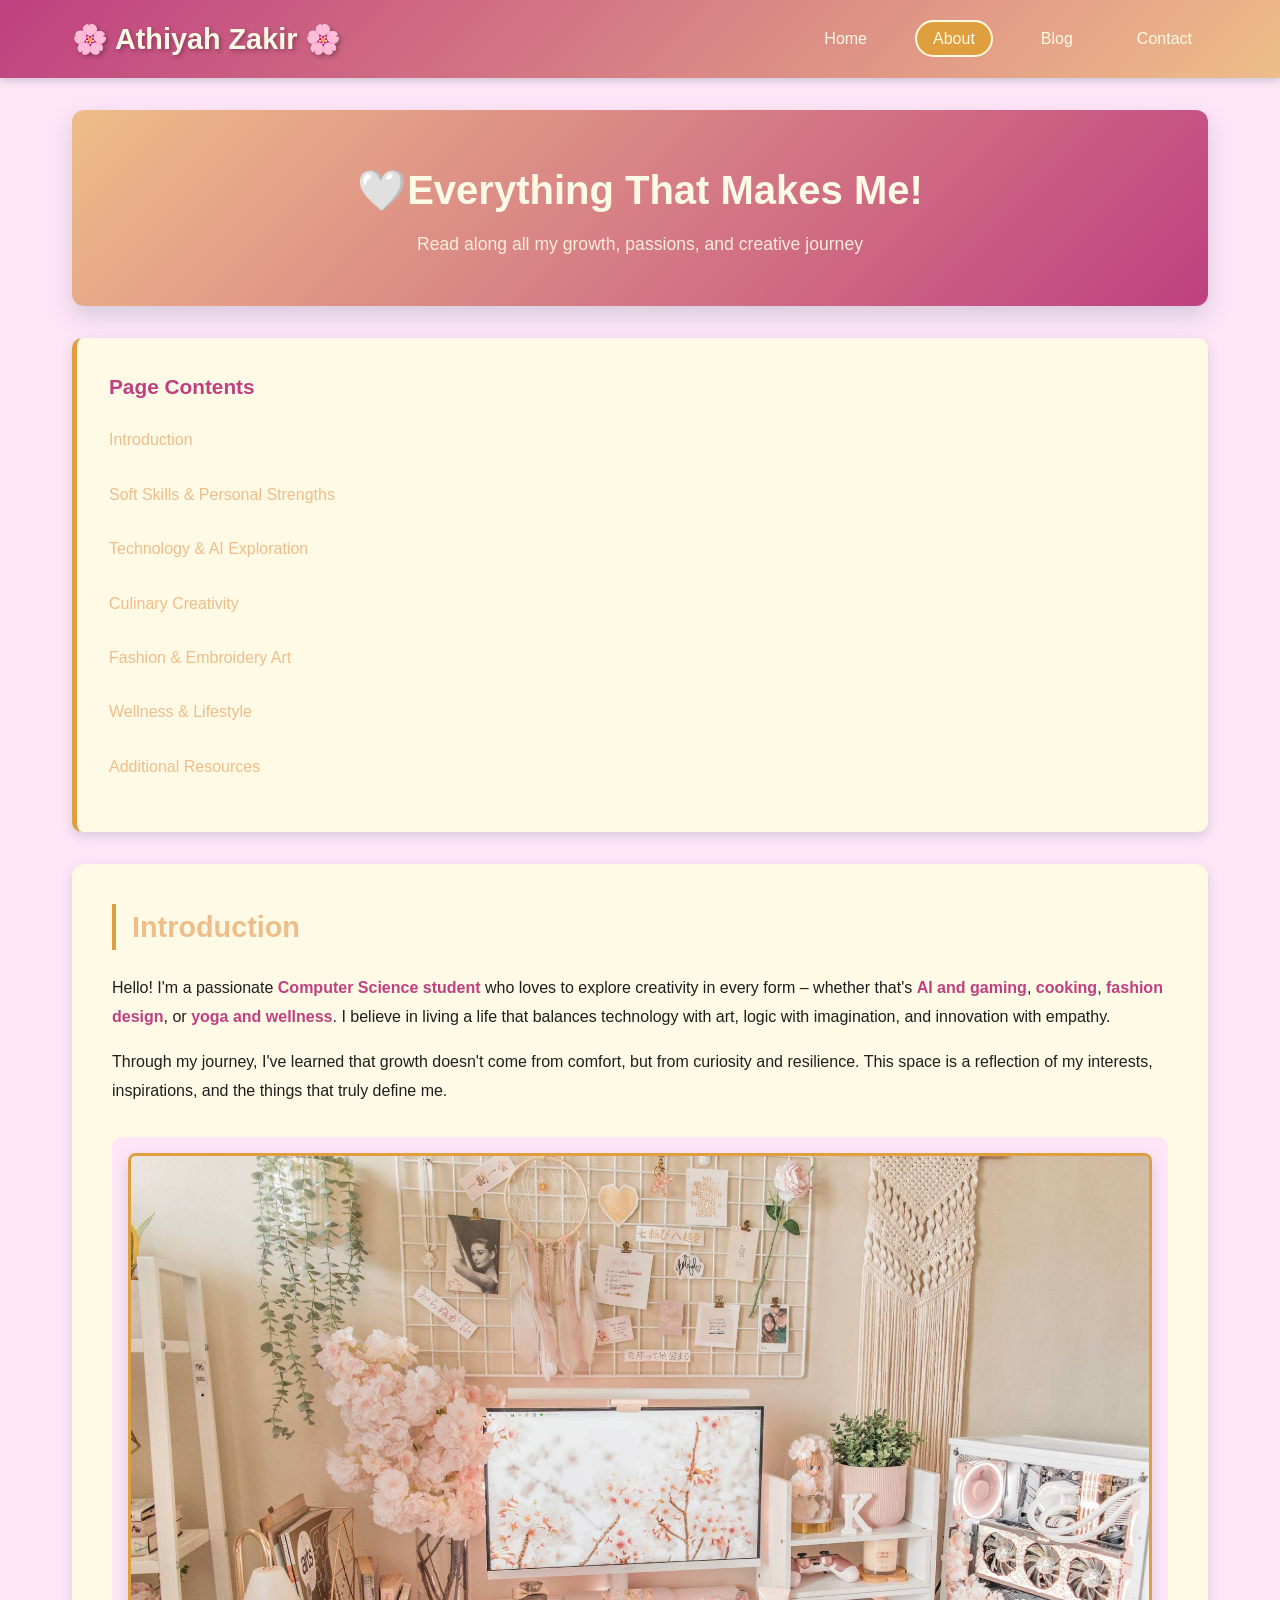
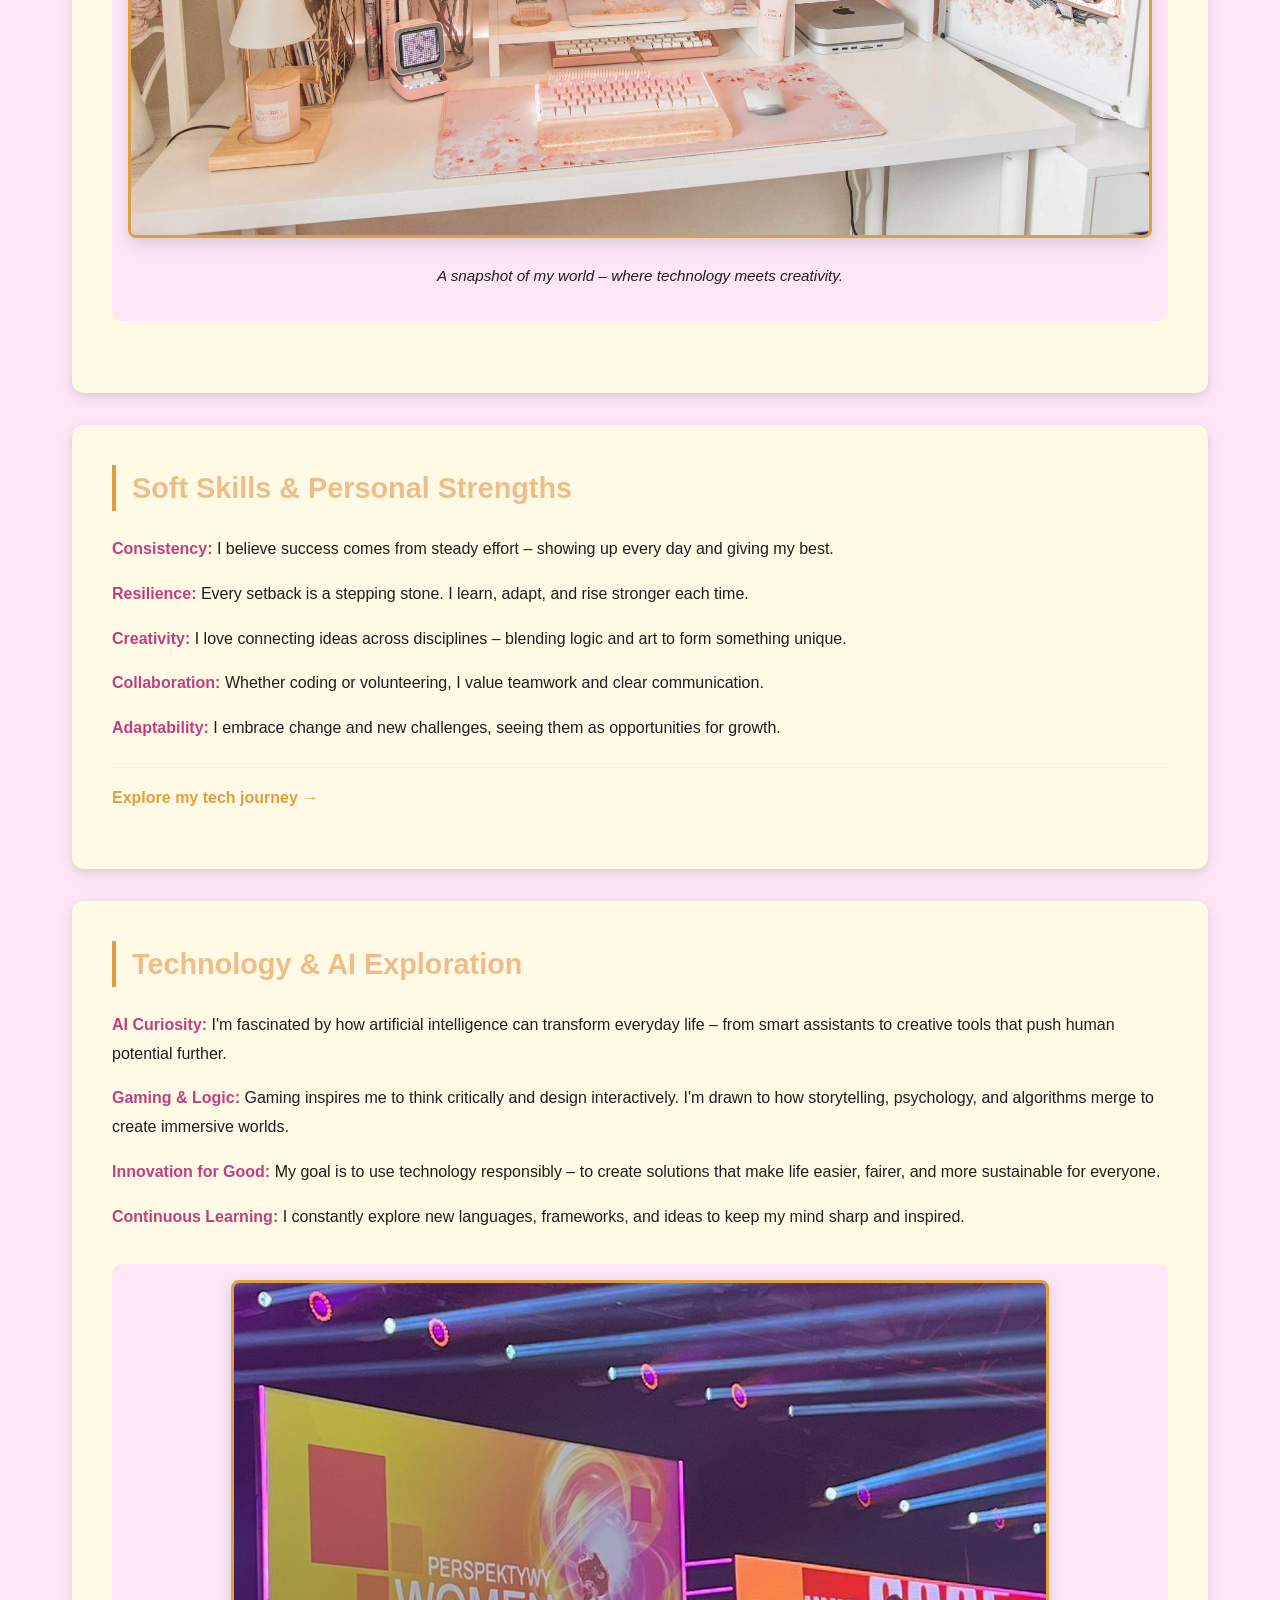
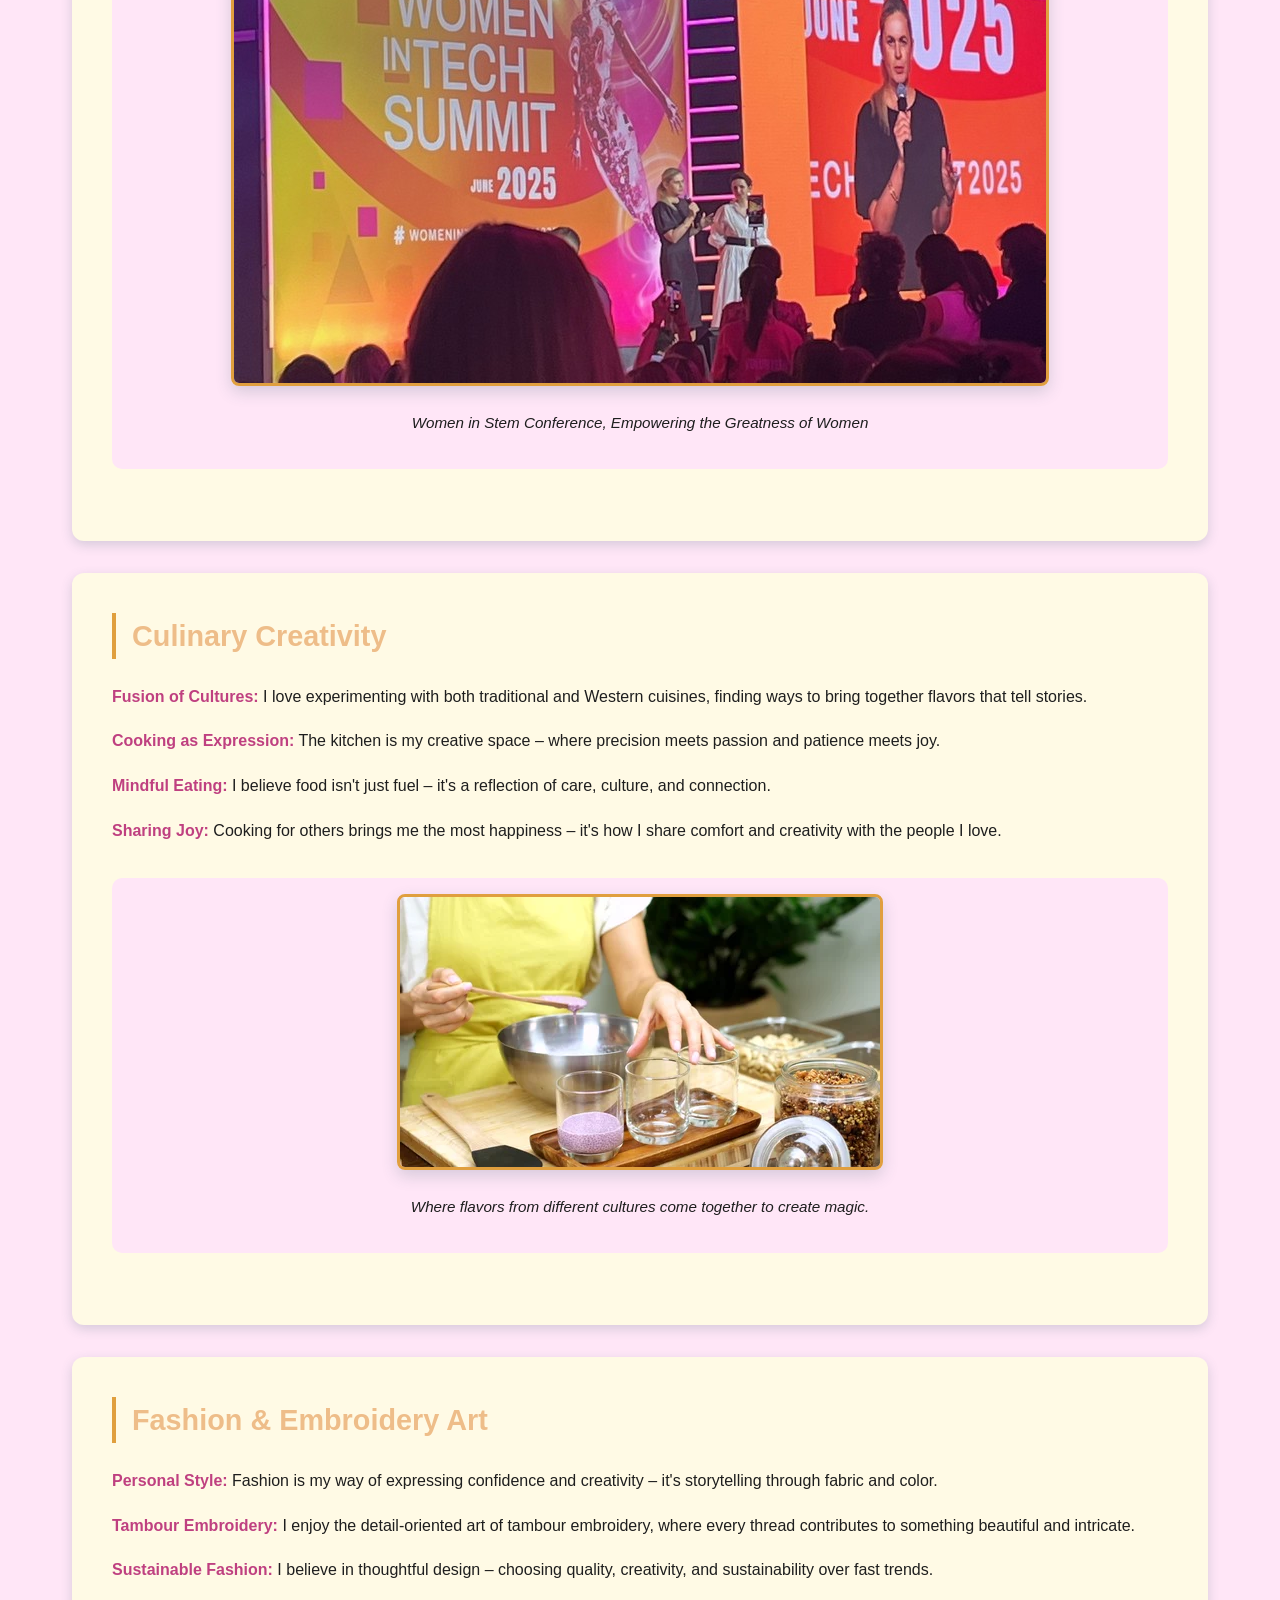
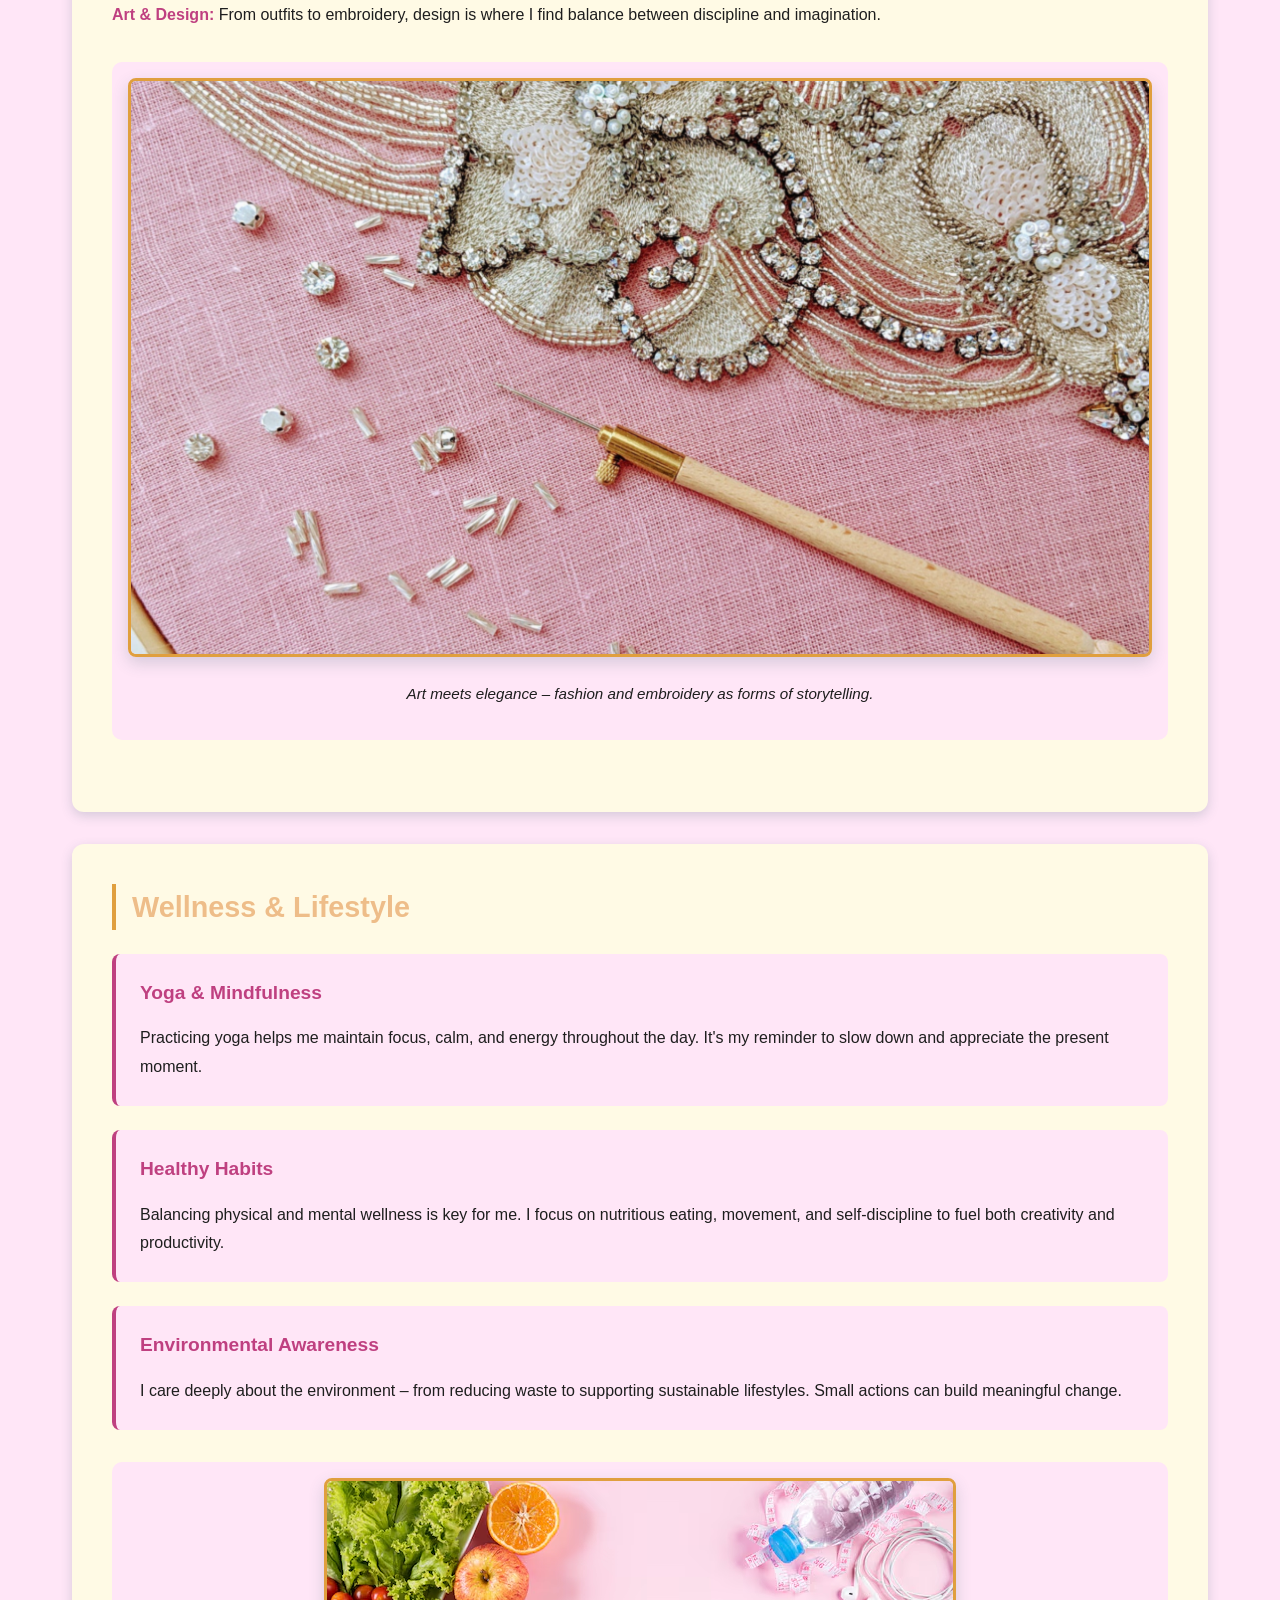
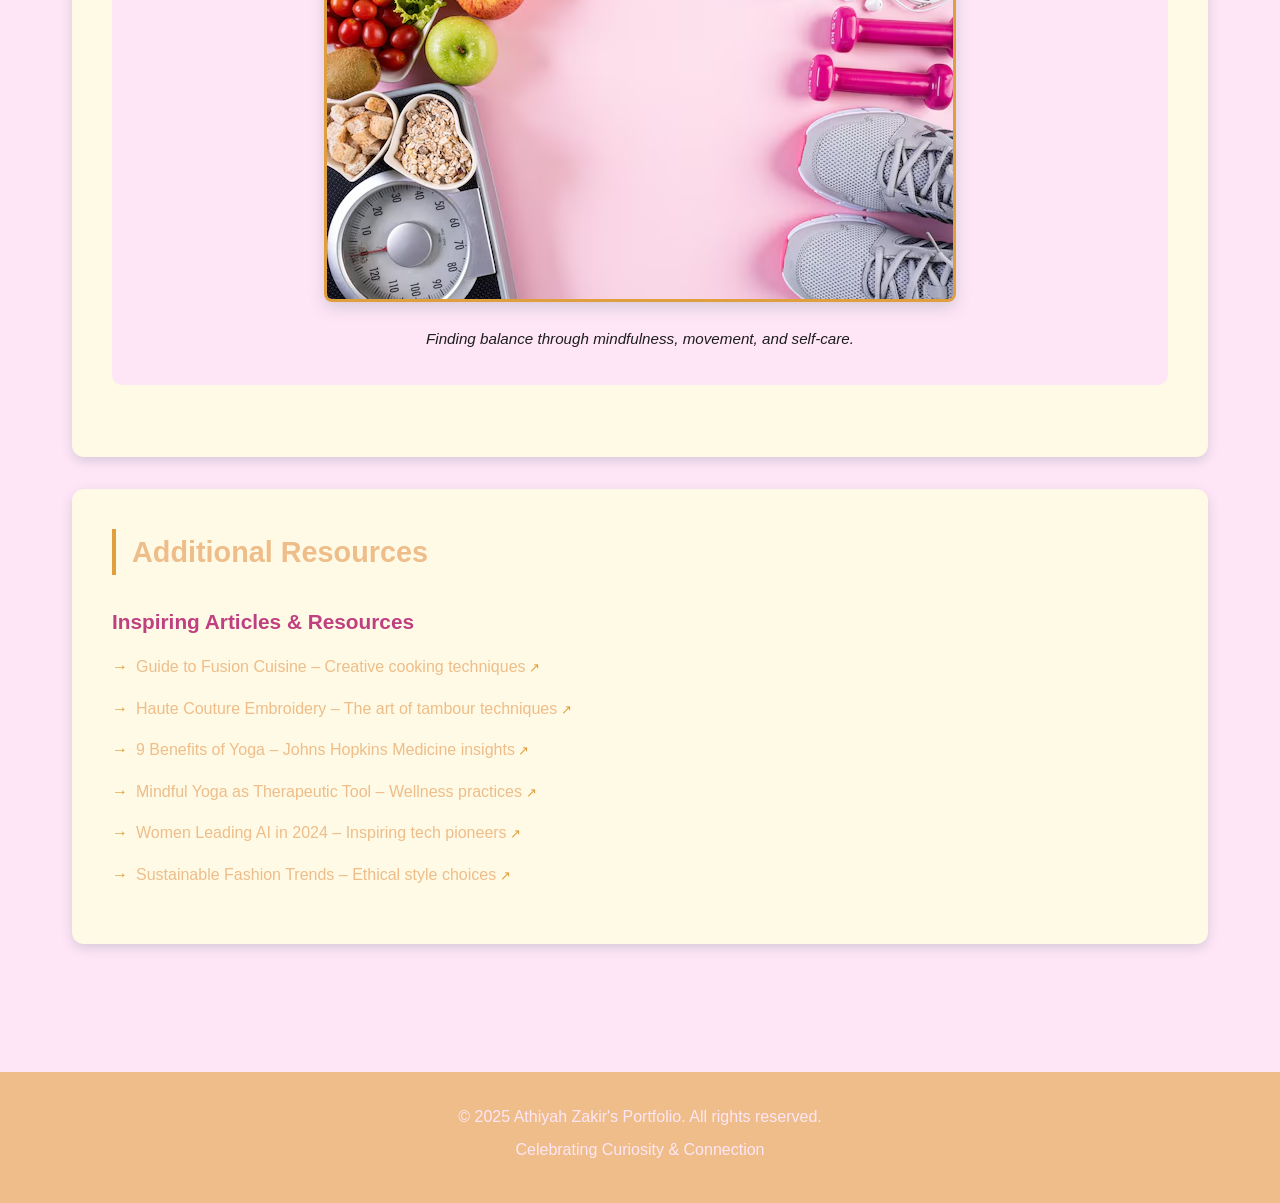
==== about.html @ 183bdcae "Add files via upload" ====
<!DOCTYPE html>
<html lang="en">
<head>
    <meta charset="UTF-8">
    <meta name="viewport" content="width=device-width, initial-scale=1.0">
    <title>Athiyah Zakir's Porfolio | About Me</title>
    <link rel="stylesheet" href="css/styles.css">
</head>
<body>
    <!-- Main header navigation - MATCHING YOUR INDEX -->
    <header>
        <nav>
            <h1>🌸 Athiyah Zakir 🌸</h1>
            <ul>
                <li><a href="index.html">Home</a></li>
                <li><a href="about.html" class="active">About</a></li>
                <li><a href="blog.html">Blog</a></li>
                <li><a href="contact.html">Contact</a></li>
            </ul>
        </nav>
    </header>

    <!-- Main content area -->
    <main>
        <!-- Page title section -->
        <section class="page-header">
            <h2 id="top">🤍Everything That Makes Me!</h2>
            <p>Read along all my growth, passions, and creative journey</p>
        </section>

        <!-- Table of Contents Navigation -->
        <section class="toc-section">
            <h3 class="toc-title">Page Contents</h3>
            <ul class="toc-menu">
                <li><a href="#introduction">Introduction</a></li>
                <li><a href="#challenges">Soft Skills & Personal Strengths</a></li>
                <li><a href="#sustainable-practices">Technology & AI Exploration</a></li>
                <li><a href="#economic-impact">Culinary Creativity</a></li>
                <li><a href="#policy-recommendations">Fashion & Embroidery Art</a></li>
                <li><a href="#case-studies">Wellness & Lifestyle</a></li>
                <li><a href="#resources">Additional Resources</a></li>
            </ul>
        </section>

        <!-- Introduction Section -->
        <section id="introduction" class="content-section">
            <h2>Introduction</h2>
            <p>Hello! I'm a passionate <strong>Computer Science student</strong> who loves to explore creativity in every form – whether that's <strong>AI and gaming</strong>, <strong>cooking</strong>, <strong>fashion design</strong>, or <strong>yoga and wellness</strong>. I believe in living a life that balances technology with art, logic with imagination, and innovation with empathy.</p>
            <p>Through my journey, I've learned that growth doesn't come from comfort, but from curiosity and resilience. This space is a reflection of my interests, inspirations, and the things that truly define me.</p>
            <div class="img-container">
                <img src="images/about-me.jpg" alt="Portrait or creative workspace photo">
                <p class="img-caption">A snapshot of my world – where technology meets creativity.</p>
            </div>
        </section>
        
        <!-- Challenges Section -->
        <section id="challenges" class="content-section">
            <h2>Soft Skills & Personal Strengths</h2>
            <p><strong>Consistency:</strong> I believe success comes from steady effort – showing up every day and giving my best.</p>

            <p><strong>Resilience:</strong> Every setback is a stepping stone. I learn, adapt, and rise stronger each time.</p>

            <p><strong>Creativity:</strong> I love connecting ideas across disciplines – blending logic and art to form something unique.</p>

            <p><strong>Collaboration:</strong> Whether coding or volunteering, I value teamwork and clear communication.</p>

            <p><strong>Adaptability:</strong> I embrace change and new challenges, seeing them as opportunities for growth.</p>

            <p class="section-link"><a href="#sustainable-practices">Explore my tech journey →</a></p>
        </section>
        
        <!-- Sustainable Practices Section -->
        <section id="sustainable-practices" class="content-section">
            <h2>Technology & AI Exploration</h2>
            <p><strong>AI Curiosity:</strong> I'm fascinated by how artificial intelligence can transform everyday life – from smart assistants to creative tools that push human potential further.</p>

            <p><strong>Gaming & Logic:</strong> Gaming inspires me to think critically and design interactively. I'm drawn to how storytelling, psychology, and algorithms merge to create immersive worlds.</p>

            <p><strong>Innovation for Good:</strong> My goal is to use technology responsibly – to create solutions that make life easier, fairer, and more sustainable for everyone.</p>

            <p><strong>Continuous Learning:</strong> I constantly explore new languages, frameworks, and ideas to keep my mind sharp and inspired.</p>

            <div class="img-container">
                <img src="images/tech-ai.jpg" alt="tech conference">
                <p class="img-caption">Women in Stem Conference, Empowering the Greatness of Women</p>
            </div>
        </section>
        
        <!-- Economic Impact Section -->
        <section id="economic-impact" class="content-section">
            <h2>Culinary Creativity</h2>
            <p><strong>Fusion of Cultures:</strong> I love experimenting with both traditional and Western cuisines, finding ways to bring together flavors that tell stories.</p>

            <p><strong>Cooking as Expression:</strong> The kitchen is my creative space – where precision meets passion and patience meets joy.</p>

            <p><strong>Mindful Eating:</strong> I believe food isn't just fuel – it's a reflection of care, culture, and connection.</p>

            <p><strong>Sharing Joy:</strong> Cooking for others brings me the most happiness – it's how I share comfort and creativity with the people I love.</p>

            <div class="img-container">
                <img src="images/culinary-creativity.jpg" alt="Fusion cooking dishes and kitchen creativity">
                <p class="img-caption">Where flavors from different cultures come together to create magic.</p>
            </div>
        </section>
        
        <!-- Policy Recommendations Section -->
        <section id="policy-recommendations" class="content-section">
            <h2>Fashion & Embroidery Art</h2>
            <p><strong>Personal Style:</strong> Fashion is my way of expressing confidence and creativity – it's storytelling through fabric and color.</p>

            <p><strong>Tambour Embroidery:</strong> I enjoy the detail-oriented art of tambour embroidery, where every thread contributes to something beautiful and intricate.</p>

            <p><strong>Sustainable Fashion:</strong> I believe in thoughtful design – choosing quality, creativity, and sustainability over fast trends.</p>

            <p><strong>Art & Design:</strong> From outfits to embroidery, design is where I find balance between discipline and imagination.</p>

            <div class="img-container">
                <img src="images/fashion-art.jpg" alt="Fashion sketches or embroidery work">
                <p class="img-caption">Art meets elegance – fashion and embroidery as forms of storytelling.</p>
            </div>
        </section>

        <!-- Case Studies Section -->
        <section id="case-studies" class="content-section">
            <h2>Wellness & Lifestyle</h2>
            
            <article class="case-study">
                <h3>Yoga & Mindfulness</h3>
                <p>Practicing yoga helps me maintain focus, calm, and energy throughout the day. It's my reminder to slow down and appreciate the present moment.</p>
            </article>
            
            <article class="case-study">
                <h3>Healthy Habits</h3>
                <p>Balancing physical and mental wellness is key for me. I focus on nutritious eating, movement, and self-discipline to fuel both creativity and productivity.</p>
            </article>

            <article class="case-study">
                <h3>Environmental Awareness</h3>
                <p>I care deeply about the environment – from reducing waste to supporting sustainable lifestyles. Small actions can build meaningful change.</p>
            </article>

            <div class="img-container">
                <img src="images/wellness-lifestyle.jpg" alt="Yoga practice and mindful living">
                <p class="img-caption">Finding balance through mindfulness, movement, and self-care.</p>
            </div>
        </section>
        
        <!-- Resources Section -->
        <section id="resources" class="content-section">
            <h2>Additional Resources</h2> 
            <h3 style="margin-top: 30px;">Inspiring Articles & Resources</h3>
            <ul class="resource-list">
                <li><a href="https://www.masterclass.com/articles/fusion-dishes" target="_blank" rel="noopener">Guide to Fusion Cuisine – Creative cooking techniques</a></li>
                <li><a href="https://byhandlondon.com/blogs/by-hand-london/a-touch-of-haute-couture" target="_blank" rel="noopener">Haute Couture Embroidery – The art of tambour techniques</a></li>
                <li><a href="https://www.hopkinsmedicine.org/health/wellness-and-prevention/9-benefits-of-yoga" target="_blank" rel="noopener">9 Benefits of Yoga – Johns Hopkins Medicine insights</a></li>
                <li><a href="https://positivepsychology.com/mindfulness-yoga/" target="_blank" rel="noopener">Mindful Yoga as Therapeutic Tool – Wellness practices</a></li>
                <li><a href="https://www.womentech.net/blog/10-women-in-tech-leading-ai-in-2024" target="_blank" rel="noopener">Women Leading AI in 2024 – Inspiring tech pioneers</a></li>
                <li><a href="https://www.gofynd.com/thecloset/sustainable-fashion-trends" target="_blank" rel="noopener">Sustainable Fashion Trends – Ethical style choices</a></li>
            </ul>
        </section>
    </main>

    <!-- Footer with copyright - MATCHING YOUR INDEX -->
    <footer>
        <p>&copy; 2025 Athiyah Zakir's Portfolio. All rights reserved.</p>
        <p>Celebrating Curiosity & Connection</p>
    </footer>
</body>
</html>
---- css/styles.css ----
* {
    margin: 0; /* Remove default margins from all elements */
    padding: 0; /* Remove default padding from all elements */
    box-sizing: border-box; /* Include padding and border in element's total width/height */
}

/* ========== COLOR VARIABLES ========== */
:root { /* CSS variables accessible globally throughout stylesheet */
    --primary-color: #bf4080; /* Main brand color - pink for creativity */
    --secondary-color: #EEBD89; /* Warm beige accent color */
    --accent-color: #E09F3E; /* Golden highlights for important elements */
    --text-dark: #1E1E1E; /* Primary text color - nearly black */
    --text-light: #335C67; /* Secondary text color - teal for less emphasis */
    --bg-light: #ffe6f7; /* Light pink background for body */
    --bg-white: #FFFAE5; /* Cream background for cards and sections */
    --card-shadow: rgba(51, 92, 103, 0.2); /* Semi-transparent shadow for depth */
}

/* ========== BODY & LAYOUT ========== */
body {
    font-family: Verdana, sans-serif;
    line-height: 1.6;
    color: var(--text-dark);
    background-color: var(--bg-light);
    min-height: 100vh;
    display: flex;
    flex-direction: column;
}

/* Main content takes remaining space */
main {
    flex: 1;
    max-width: 1200px;
    width: 100%;
    margin: 0 auto;
    padding: 2rem;
}

footer {
    margin-top: auto;
}

/* ========== HEADER & NAVIGATION (All Pages) ========== */
header {
    background: linear-gradient(135deg, var(--primary-color), var(--secondary-color)); /* REQUIREMENT 16: Linear gradient - diagonal from bottom-left to top-right */
    box-shadow: 0 4px 6px var(--card-shadow); /* REQUIREMENT 3: Box shadow for depth */
    position: sticky; /* Stays at top when scrolling */
    top: 0; /* Stick to top of viewport */
    z-index: 1000; /* Ensures header stays above other content */
}

header nav {
    max-width: 1200px; /* Constrain navigation width */
    margin: 0 auto; /* Center navigation horizontally */
    padding: 1rem 2rem; /* Vertical and horizontal padding */
    display: flex; /* Flexbox for horizontal layout */
    justify-content: space-between; /* Space between logo and nav links */
    align-items: center; /* Vertically center items */
}

header h1 {
    color: var(--bg-white); /* Light text color for contrast */
    font-size: 1.8rem; /* Large heading size */
    font-weight: 700; /* REQUIREMENT 4: Bold text effect */
    text-shadow: 2px 2px 4px rgba(0, 0, 0, 0.3); /* REQUIREMENT 3 & 4: Text shadow - horizontal, vertical, blur, semi-transparent color */
}

header nav ul {
    list-style: none; /* Remove bullet points */
    display: flex; /* Flexbox for horizontal menu */
    gap: 2rem; /* Space between navigation items */
}

header nav ul li a {
    color: var(--bg-white); /* Light link color */
    text-decoration: none; /* Remove underline */
    font-weight: 500; /* Medium font weight */
    padding: 0.5rem 1rem; /* Vertical and horizontal padding */
    border-radius: 60px; /* REQUIREMENT 15: Rounded corners - pill shape */
    transition: background-color 0.3s ease, transform 0.2s ease; /* REQUIREMENT 18: Smooth transitions on hover */
}

header nav ul li a:hover { /* REQUIREMENT 7: User action pseudo-class - hover state */
    background-color: rgba(255, 255, 255, 0.2); /* REQUIREMENT 2: Semi-transparent white background */
    transform: translateY(-2px); /* REQUIREMENT 17: Transform - lift link slightly */
}

header nav ul li a.active { /* Active page link styling */
    background-color: var(--accent-color); /* Highlight active page */
    border: 2px solid var(--bg-white); /* REQUIREMENT 14: Border around active link */
}

/* ========== INDEX PAGE STYLES ========== */

/* Hero image section */
.hero-image-section {
    margin-bottom: 3rem; /* Space below section */
    border-radius: 16px; /* REQUIREMENT 15: Rounded corners */
    overflow: hidden; /* Hide overflow from rounded corners */
    box-shadow: 0 8px 20px var(--card-shadow); /* REQUIREMENT 3: Box shadow for depth */
    background-color: var(--bg-white); /* Background color */
    padding: 1rem; /* Internal spacing */
}

.hero-image-section img {
    width: 100%; /* Full width of container */
    height: auto; /* Maintain aspect ratio */
    max-height: 500px; /* Limit height on large screens */
    object-fit: cover; /* Cover container while maintaining aspect ratio */
    border-radius: 12px; /* REQUIREMENT 15: Rounded corners */
    border: 3px solid var(--accent-color); /* REQUIREMENT 14: Border around image */
    display: block; /* Remove inline spacing */
    transition: transform 0.3s ease; /* REQUIREMENT 18: Smooth transform transition */
}

.hero-image-section img:hover { /* REQUIREMENT 7: Hover pseudo-class */
    transform: scale(1.02); /* REQUIREMENT 17: Transform - enlarge image slightly */
}

/* Hero section */
.hero {
    text-align: center; /* Center all text */
    padding: 4rem 2rem; /* Large vertical padding */
    background: linear-gradient(135deg, var(--secondary-color) 0%, var(--primary-color) 100%); /* REQUIREMENT 16: Linear gradient with percentage stops */
    color: var(--bg-white); /* Light text color */
    border-radius: 30px; /* REQUIREMENT 15: Large rounded corners */
    margin-bottom: 3rem; /* Space below hero */
    box-shadow: 0 10px 25px var(--card-shadow); /* REQUIREMENT 3: Shadow for elevation */
}

.hero h2 {
    font-size: 2.5rem; /* Large heading */
    margin-bottom: 1rem; /* Space below heading */
    animation: fadeInDown 1s ease-out; /* REQUIREMENT 19: Animation - fade in from top */
}

.hero p {
    font-size: 1.2rem; /* Larger paragraph text */
    margin-bottom: 2rem; /* Space below paragraph */
    animation: fadeInUp 1s ease-out 0.3s backwards; /* REQUIREMENT 19: Animation with 0.3s delay */
}

/* CTA button */
.cta-button {
    display: inline-block; /* Inline but with block properties */
    padding: 1rem 2rem; /* Button padding */
    background-color: var(--accent-color); /* Golden background */
    color: var(--text-dark); /* Dark text for contrast */
    text-decoration: none; /* Remove underline */
    border-radius: 30px; /* REQUIREMENT 15: Pill-shaped button */
    font-weight: 600; /* Bold text */
    transition: all 0.3s ease; /* REQUIREMENT 18: Transition all properties */
    box-shadow: 0 4px 15px rgba(224, 159, 62, 0.4); /* REQUIREMENT 3: Shadow with semi-transparent color */
}

.cta-button:hover { /* REQUIREMENT 7: Hover pseudo-class */
    background-color: var(--primary-color); /* Change to primary color */
    color: var(--bg-white); /* Light text color */
    box-shadow: 0 6px 20px rgba(158, 42, 43, 0.5); /* REQUIREMENT 2 & 3: Semi-transparent shadow */
    animation: pulse 1s infinite; /* REQUIREMENT 19: Infinite pulse animation */
}

/* Featured section */
.featured {
    display: grid; /* CSS Grid for card layout */
    grid-template-columns: repeat(auto-fit, minmax(280px, 1fr)); /* Responsive columns - minimum 280px */
    gap: 2rem; /* Space between cards */
    margin-bottom: 3rem; /* Space below section */
}

.featured h2 {
    grid-column: 1 / -1; /* Span all columns */
    font-size: 2rem; /* Large heading */
    color: var(--secondary-color); /* Secondary brand color */
    margin-bottom: 1rem; /* Space below heading */
}

.featured h2::before { content: "⭐ "; color: var(--accent-color); } /* REQUIREMENT 6: Pseudo-element with generated content - star before */
.featured h2::after { content: " ⭐"; color: var(--accent-color); } /* REQUIREMENT 6: Pseudo-element with generated content - star after */

.feature-card {
    background-color: var(--bg-white); /* Card background */
    padding: 2rem; /* Internal spacing */
    border-radius: 12px; /* REQUIREMENT 15: Rounded corners */
    box-shadow: 0 4px 12px var(--card-shadow); /* REQUIREMENT 3: Shadow for depth */
    transition: transform 0.3s ease, box-shadow 0.3s ease; /* REQUIREMENT 18: Smooth transitions */
}

.feature-card:hover { /* REQUIREMENT 7: Hover pseudo-class */
    transform: translateY(-8px); /* REQUIREMENT 17: Transform - lift card */
    box-shadow: 0 8px 24px rgba(0, 0, 0, 0.15); /* Larger shadow on hover */
}

.feature-card > h3 { /* REQUIREMENT 8: Child combinator - selects only direct h3 children */
    color: var(--primary-color); /* Primary brand color */
    margin-bottom: 1rem; /* Space below heading */
    font-size: 1.3rem; /* Medium heading size */
}

/* ========== ABOUT & BLOG PAGE STYLES ========== */

/* Page header */
.page-header {
    text-align: center; /* Center text */
    padding: 3rem 2rem; /* Generous padding */
    background: linear-gradient(135deg, var(--secondary-color) 0%, var(--primary-color) 100%); /* REQUIREMENT 16: Linear gradient */
    color: var(--bg-white); /* Light text */
    border-radius: 12px; /* REQUIREMENT 15: Rounded corners */
    margin-bottom: 2rem; /* Space below */
    box-shadow: 0 10px 25px var(--card-shadow); /* REQUIREMENT 3: Shadow */
}

.page-header h1,
.page-header h2 {
    font-size: 2.5rem; /* Large heading */
    margin-bottom: 0.5rem; /* Space below */
    color: var(--bg-white); /* Light color */
}

.page-header p {
    font-size: 1.1rem; /* Slightly larger text */
    opacity: 0.9; /* REQUIREMENT 2: Semi-transparent effect */
}

/* Table of contents - About page */
.toc-section {
    background-color: var(--bg-white); /* Background color */
    padding: 2rem; /* Internal spacing */
    border-radius: 10px; /* REQUIREMENT 15: Rounded corners */
    margin-bottom: 2rem; /* Space below */
    border-left: 5px solid var(--accent-color); /* REQUIREMENT 14: Left border accent */
    box-shadow: 0 4px 12px var(--card-shadow); /* REQUIREMENT 3: Shadow */
}

.toc-title {
    color: var(--primary-color); /* Primary color */
    font-weight: 600; /* Bold text */
    margin-bottom: 1rem; /* Space below */
    font-size: 1.3rem; /* Medium heading */
}

.toc-menu {
    list-style: none; /* Remove bullets */
    padding: 0; /* Remove padding */
}

.toc-menu li {
    margin-bottom: 0.8rem; /* Space between items */
}

.toc-menu a {
    color: var(--secondary-color); /* Secondary color */
    text-decoration: none; /* Remove underline */
    padding: 0.5rem 0; /* Vertical padding */
    display: block; /* Full width clickable */
    transition: color 0.3s ease, padding-left 0.3s ease; /* REQUIREMENT 18: Transitions */
    font-weight: 500; /* Medium weight */
}

.toc-menu a:hover { /* REQUIREMENT 7: Hover pseudo-class */
    color: var(--accent-color); /* Accent color on hover */
    padding-left: 1rem; /* REQUIREMENT 17: Transform - indent on hover */
}

/* Content sections - About page */
.content-section {
    background-color: var(--bg-white); /* Background color */
    padding: 2.5rem; /* Internal spacing */
    margin-bottom: 2rem; /* Space below */
    border-radius: 12px; /* REQUIREMENT 15: Rounded corners */
    box-shadow: 0 4px 12px var(--card-shadow); /* REQUIREMENT 3: Shadow */
    scroll-margin-top: 100px; /* Offset for sticky header when jumping to anchor */
}

.content-section h2 {
    color: var(--secondary-color); /* Secondary color */
    border-left: 4px solid var(--accent-color); /* REQUIREMENT 14: Left border */
    padding-left: 1rem; /* Space from border */
    margin-bottom: 1.5rem; /* Space below */
    font-size: 1.8rem; /* Large heading */
}

.content-section h3 {
    color: var(--primary-color); /* Primary color */
    margin-top: 1.5rem; /* Space above */
    margin-bottom: 1rem; /* Space below */
    font-size: 1.3rem; /* Medium heading */
}

.content-section p {
    margin-bottom: 1rem; /* Space below paragraphs */
    line-height: 1.8; /* Line height for readability */
    color: var(--text-dark); /* Dark text */
}

.content-section p strong {
    color: var(--primary-color); /* Primary color for emphasis */
    font-weight: 600; /* Bold text */
}

/* Section links */
.section-link {
    margin-top: 1.5rem; /* Space above */
    padding-top: 1rem; /* Space above */
    border-top: 1px solid var(--bg-light); /* REQUIREMENT 14: Top border separator */
}

.section-link a { /* REQUIREMENT 13: Relational/descendant selector */
    color: var(--accent-color); /* Accent color */
    text-decoration: none; /* Remove underline */
    font-weight: 600; /* Bold text */
    transition: color 0.3s ease; /* REQUIREMENT 18: Transition */
}

.section-link a:hover { /* REQUIREMENT 7: Hover pseudo-class */
    color: var(--primary-color); /* Primary color on hover */
}

/* Image container */
.img-container {
    text-align: center; /* Center content */
    margin: 2rem 0; /* Vertical margin */
    padding: 1rem; /* Internal spacing */
    background-color: var(--bg-light); /* Background color */
    border-radius: 10px; /* REQUIREMENT 15: Rounded corners */
}

.img-container img {
    max-width: 100%; /* Responsive - never exceed container */
    height: auto; /* Maintain aspect ratio */
    border: 3px solid var(--accent-color); /* REQUIREMENT 14: Border */
    border-radius: 8px; /* REQUIREMENT 15: Rounded corners */
    box-shadow: 0 6px 16px var(--card-shadow); /* REQUIREMENT 3: Shadow */
    transition: transform 0.3s ease; /* REQUIREMENT 18: Transition */
}

.img-container img:hover { /* REQUIREMENT 7: Hover pseudo-class */
    transform: scale(1.02); /* REQUIREMENT 17: Transform - enlarge */
}

.img-caption {
    font-style: italic; /* Italic text */
    color: var(--text-light); /* Light text color */
    margin-top: 1rem; /* Space above */
    font-size: 0.95rem; /* Slightly smaller text */
    line-height: 1.6; /* Line height */
}

/* Case studies - About page */
.case-study {
    background-color: var(--bg-light); /* Light background */
    padding: 1.5rem; /* Internal spacing */
    margin-bottom: 1.5rem; /* Space below */
    border-radius: 8px; /* REQUIREMENT 15: Rounded corners */
    border-left: 4px solid var(--primary-color); /* REQUIREMENT 14: Left border */
    transition: transform 0.3s ease, box-shadow 0.3s ease; /* REQUIREMENT 18: Transitions */
}

.case-study:hover { /* REQUIREMENT 7: Hover pseudo-class */
    transform: translateX(5px); /* REQUIREMENT 17: Transform - shift right */
    box-shadow: 0 4px 12px var(--card-shadow); /* REQUIREMENT 3: Shadow appears on hover */
}

.case-study h3 {
    color: var(--primary-color); /* Primary color */
    margin-top: 0; /* Remove top margin */
    font-size: 1.2rem; /* Medium heading */
}

.case-study p {
    margin-bottom: 0; /* Remove bottom margin */
}

/* Resource list - About page */
.resource-list {
    list-style: none; /* Remove default bullets */
    padding: 0; /* Remove padding */
}

.resource-list li {
    margin-bottom: 1rem; /* Space between items */
    padding-left: 1.5rem; /* Space for custom bullet */
    position: relative; /* For absolute positioning of pseudo-element */
}

.resource-list li::before { /* REQUIREMENT 6: Pseudo-element with generated content */
    content: "→"; /* Arrow character */
    position: absolute; /* Position relative to li */
    left: 0; /* Align to left */
    color: var(--accent-color); /* Accent color */
    font-weight: bold; /* Bold arrow */
}

.resource-list a { /* REQUIREMENT 13: Relational selector */
    color: var(--secondary-color); /* Secondary color */
    text-decoration: none; /* Remove underline */
    transition: color 0.3s ease; /* REQUIREMENT 18: Transition */
    font-weight: 500; /* Medium weight */
}

.resource-list a:hover { /* REQUIREMENT 7: Hover pseudo-class */
    color: var(--accent-color); /* Accent color on hover */
    text-decoration: underline; /* Add underline on hover */
}

.resource-list a[target="_blank"]::after { /* REQUIREMENT 5 & 6: Attribute selector with pseudo-element */
    content: " ↗"; /* External link icon */
    font-size: 0.8em; /* Smaller size */
    color: var(--accent-color); /* Accent color */
}

/* Blog intro text - Blog page */
.blog-intro-text {
    background-color: var(--bg-white); /* Background color */
    padding: 2.5rem; /* Internal spacing */
    margin-bottom: 2rem; /* Space below */
    border-radius: 12px; /* REQUIREMENT 15: Rounded corners */
    box-shadow: 0 4px 12px var(--card-shadow); /* REQUIREMENT 3: Shadow */
}

.blog-intro-text h2 {
    color: var(--secondary-color); /* Secondary color */
    font-size: 2rem; /* Large heading */
    margin-bottom: 1.5rem; /* Space below */
    text-align: center; /* Center text */
}

.blog-intro-text p {
    font-size: 1.1rem; /* Slightly larger text */
    line-height: 1.9; /* Generous line height */
    color: var(--text-dark); /* Dark text */
    margin-bottom: 1.2rem; /* Space below */
}

/* Blog cards section */
.blog-cards-section {
    margin-bottom: 3rem; /* Space below section */
}

.section-title {
    font-size: 2rem; /* Large heading */
    color: var(--secondary-color); /* Secondary color */
    text-align: center; /* Center text */
    margin-bottom: 2rem; /* Space below */
    padding-bottom: 1rem; /* Space above border */
    border-bottom: 3px solid var(--accent-color); /* REQUIREMENT 14: Bottom border */
}

.cards-container {
    display: grid; /* CSS Grid layout */
    grid-template-columns: repeat(auto-fit, minmax(280px, 1fr)); /* Responsive columns */
    gap: 2rem; /* Space between cards */
    padding: 1rem 0; /* Vertical padding */
}

.card {
    background: var(--bg-white); /* Card background */
    padding: 1.8rem; /* Internal spacing */
    border-radius: 12px; /* REQUIREMENT 15: Rounded corners */
    box-shadow: 0 4px 10px var(--card-shadow); /* REQUIREMENT 3: Shadow */
    transition: transform 0.3s ease, box-shadow 0.3s ease; /* REQUIREMENT 18: Transitions */
    text-align: left; /* Left-align text */
    border-left: 4px solid var(--primary-color); /* REQUIREMENT 14: Left border accent */
    display: flex; /* Flexbox for internal layout */
    flex-direction: column; /* Stack children vertically */
}

.card img {
    width: 100%; /* Full width */
    height: 200px; /* Fixed height */
    object-fit: cover; /* Cover area while maintaining aspect ratio */
    border-radius: 8px; /* REQUIREMENT 15: Rounded corners */
    margin-bottom: 1.2rem; /* Space below */
    border: 2px solid var(--accent-color); /* REQUIREMENT 14: Border */
}

.card h3 {
    font-size: 1.4rem; /* Medium-large heading */
    margin: 0 0 1rem 0; /* Space below only */
    color: var(--secondary-color); /* Secondary color */
    font-weight: 600; /* Bold text */
}

.card p {
    font-size: 1rem; /* Normal text size */
    line-height: 1.7; /* Line height for readability */
    color: var(--text-dark); /* Dark text */
    margin-bottom: 1.5rem; /* Space below */
    flex-grow: 1; /* Grow to fill available space - pushes button to bottom */
}

.card:hover { /* REQUIREMENT 7: Hover pseudo-class */
    transform: translateY(-8px); /* REQUIREMENT 17: Transform - lift card */
    box-shadow: 0 8px 20px rgba(0, 0, 0, 0.15); /* Larger shadow */
    border-left-color: var(--accent-color); /* Change border color */
}

.card a { /* REQUIREMENT 13: Relational selector */
    display: inline-block; /* Inline with block properties */
    padding: 0.8rem 1.5rem; /* Button padding */
    background: linear-gradient(135deg, var(--primary-color), var(--secondary-color)); /* REQUIREMENT 16: Linear gradient */
    color: white; /* White text */
    text-decoration: none; /* Remove underline */
    border-radius: 8px; /* REQUIREMENT 15: Rounded corners */
    transition: all 0.3s ease; /* REQUIREMENT 18: Transition all properties */
    font-weight: 600; /* Bold text */
    text-align: center; /* Center text */
    align-self: flex-start; /* Align to start of flex container */
}

.card a:hover { /* REQUIREMENT 7: Hover pseudo-class */
    background: linear-gradient(135deg, var(--secondary-color), var(--primary-color)); /* REQUIREMENT 16: Reversed gradient */
    transform: translateX(5px); /* REQUIREMENT 17: Transform - shift right */
    box-shadow: 0 4px 12px rgba(0, 0, 0, 0.2); /* REQUIREMENT 3: Shadow */
}

/* Blog content section */
.blog-content-section {
    background-color: var(--bg-white); /* Background color */
    padding: 2.5rem; /* Internal spacing */
    margin-bottom: 2rem; /* Space below */
    border-radius: 12px; /* REQUIREMENT 15: Rounded corners */
    box-shadow: 0 4px 12px var(--card-shadow); /* REQUIREMENT 3: Shadow */
    border-left: 5px solid var(--accent-color); /* REQUIREMENT 14: Left border */
}

.blog-content-section h2 {
    color: var(--secondary-color); /* Secondary color */
    font-size: 1.8rem; /* Large heading */
    margin-bottom: 1.5rem; /* Space below */
}

.blog-content-section p {
    font-size: 1.1rem; /* Slightly larger text */
    line-height: 1.9; /* Generous line height */
    color: var(--text-dark); /* Dark text */
    margin-bottom: 1.2rem; /* Space below */
}

.blog-content-section p strong {
    color: var(--primary-color); /* Primary color for emphasis */
    font-size: 1.15rem; /* Slightly larger */
}

/* ========== CONTACT PAGE STYLES ========== */

/* Contact header */
.contact-header {
    text-align: center; /* Center text */
    padding: 3rem 2rem; /* Generous padding */
    background: linear-gradient(135deg, var(--secondary-color), var(--primary-color)); /* REQUIREMENT 16: Linear gradient */
    color: var(--bg-white); /* Light text */
    border-radius: 12px; /* REQUIREMENT 15: Rounded corners */
    margin-bottom: 2rem; /* Space below */
    box-shadow: 0 10px 25px var(--card-shadow); /* REQUIREMENT 3: Shadow */
}

.contact-header h2 {
    font-size: 2.5rem; /* Large heading */
    margin-bottom: 0.5rem; /* Space below */
}

.contact-header p {
    font-size: 1.1rem; /* Slightly larger text */
    opacity: 0.9; /* REQUIREMENT 2: Semi-transparent */
}

/* Form container */
.form-container {
    background-color: var(--bg-white); /* Background color */
    padding: 2.5rem; /* Internal spacing */
    border-radius: 12px; /* REQUIREMENT 15: Rounded corners */
    box-shadow: 0 6px 16px var(--card-shadow); /* REQUIREMENT 3: Shadow */
    margin-bottom: 2rem; /* Space below */
}

/* Fieldsets */
fieldset {
    border: 2px solid var(--bg-light); /* REQUIREMENT 14: Border */
    border-radius: 10px; /* REQUIREMENT 15: Rounded corners */
    padding: 2rem; /* Internal spacing */
    margin-bottom: 2rem; /* Space below */
}

fieldset:nth-child(even) { /* REQUIREMENT 9 & 11: Structural/Nth pseudo-class - targets even fieldsets */
    background-color: rgba(255, 243, 176, 0.3); /* REQUIREMENT 2: Semi-transparent background */
}

legend {
    color: var(--primary-color); /* Primary color */
    font-weight: 600; /* Bold text */
    font-size: 1.2rem; /* Medium-large size */
    padding: 0 1rem; /* Horizontal padding */
}

/* Form inputs */
label {
    display: block; /* Full width */
    margin-bottom: 0.5rem; /* Space below */
    color: var(--text-dark); /* Dark text */
    font-weight: 500; /* Medium weight */
}

label span {
    color: #ef4444; /* Red color for required indicator */
    font-weight: bold; /* Bold asterisk */
}

input[type="text"], /* REQUIREMENT 5: Attribute selector - targets specific input types */
input[type="email"], /* REQUIREMENT 5: Attribute selector */
input[type="tel"], /* REQUIREMENT 5: Attribute selector */
textarea {
    width: 100%; /* Full width */
    padding: 0.8rem; /* Internal spacing */
    margin-bottom: 1.5rem; /* Space below */
    border: 2px solid var(--bg-light); /* REQUIREMENT 14: Border */
    border-radius: 8px; /* REQUIREMENT 15: Rounded corners */
    font-family: Verdana, sans-serif; /* Match body font */
    font-size: 1rem; /* Normal text size */
    transition: border-color 0.3s ease, box-shadow 0.3s ease; /* REQUIREMENT 18: Transitions */
}

input:focus, /* REQUIREMENT 7: Focus pseudo-class - accessibility */
textarea:focus { /* REQUIREMENT 7: Focus pseudo-class */
    outline: none; /* Remove default outline */
    border-color: var(--primary-color); /* Primary color border */
    box-shadow: 0 0 0 3px rgba(158, 42, 43, 0.1); /* REQUIREMENT 2 & 3: Semi-transparent shadow */
}

input:valid { /* REQUIREMENT 12: Validity pseudo-class - green for valid input */
    border-color: #4CAF50; /* Green border */
}

input:invalid { /* REQUIREMENT 12: Validity pseudo-class - red for invalid input */
    border-color: #ef4444; /* Red border */
}

textarea {
    resize: vertical; /* Allow vertical resizing only, not horizontal */
    min-height: 120px; /* Minimum height for textarea */
}

input[type="checkbox"] { /* REQUIREMENT 5: Attribute selector for checkboxes */
    margin-right: 0.5rem; /* Space to the right */
    margin-bottom: 1rem; /* Space below */
    cursor: pointer; /* Show pointer cursor on hover */
}

/* Buttons */
.button-group {
    display: flex; /* Flexbox for button layout */
    gap: 1rem; /* Space between buttons */
    justify-content: center; /* Center buttons horizontally */
    margin-top: 2rem; /* Space above */
}

button {
    padding: 1rem 2.5rem; /* Button padding */
    border: none; /* Remove default border */
    border-radius: 8px; /* REQUIREMENT 15: Rounded corners */
    font-family: Verdana, sans-serif; /* Match body font */
    font-size: 1rem; /* Normal text size */
    font-weight: 600; /* Bold text */
    cursor: pointer; /* Show pointer cursor */
    transition: all 0.3s ease; /* REQUIREMENT 18: Transition all properties */
}

button[type="submit"] { /* REQUIREMENT 5: Attribute selector for submit button */
    background: linear-gradient(135deg, var(--primary-color), var(--secondary-color)); /* REQUIREMENT 16: Linear gradient */
    color: var(--bg-white); /* Light text color */
    box-shadow: 0 4px 12px var(--card-shadow); /* REQUIREMENT 3: Shadow */
}

button[type="submit"]:hover { /* REQUIREMENT 7: Hover pseudo-class */
    transform: translateY(-3px); /* REQUIREMENT 17: Transform - lift button */
    box-shadow: 0 6px 20px rgba(158, 42, 43, 0.4); /* REQUIREMENT 2 & 3: Larger semi-transparent shadow */
}

button[type="reset"] { /* REQUIREMENT 5: Attribute selector for reset button */
    background-color: var(--bg-light); /* Light background */
    color: var(--text-dark); /* Dark text */
}

button[type="reset"]:hover { /* REQUIREMENT 7: Hover pseudo-class */
    background-color: #e6d89c; /* Darker shade on hover */
}

/* Contact info boxes */
.contact-info {
    display: grid; /* CSS Grid layout */
    grid-template-columns: repeat(auto-fit, minmax(250px, 1fr)); /* Responsive columns */
    gap: 2rem; /* Space between boxes */
    margin-top: 2rem; /* Space above */
}

.info-box {
    background-color: var(--bg-white); /* Background color */
    padding: 2rem; /* Internal spacing */
    border-radius: 12px; /* REQUIREMENT 15: Rounded corners */
    text-align: center; /* Center text */
    box-shadow: 0 4px 12px var(--card-shadow); /* REQUIREMENT 3: Shadow */
    border-top: 4px solid var(--accent-color); /* REQUIREMENT 14: Top border accent */
    transition: transform 0.3s ease, box-shadow 0.3s ease; /* REQUIREMENT 18: Transitions */
}

.info-box:hover { /* REQUIREMENT 7: Hover pseudo-class */
    transform: translateY(-5px); /* REQUIREMENT 17: Transform - lift box */
    box-shadow: 0 8px 20px rgba(0, 0, 0, 0.15); /* Larger shadow on hover */
}

.info-box h3 {
    color: var(--primary-color); /* Primary color */
    margin-bottom: 1rem; /* Space below */
    font-size: 1.4rem; /* Medium-large heading */
}

.info-box p {
    color: var(--text-dark); /* Dark text */
    font-weight: 500; /* Medium weight */
}

/* ========== FOOTER (All Pages) ========== */
footer {
    background-color: var(--secondary-color); /* Secondary color background */
    color: var(--bg-light); /* Light text */
    text-align: center; /* Center text */
    padding: 2rem; /* Internal spacing */
    margin-top: 4rem; /* Large space above */
}

footer p {
    margin-bottom: 0.5rem; /* Space between paragraphs */
}

/* ========== ANIMATIONS ========== */
@keyframes fadeInDown { /* REQUIREMENT 19: Keyframe animation - fade in from top */
    from { opacity: 0; transform: translateY(-30px); } /* Start invisible and above */
    to { opacity: 1; transform: translateY(0); } /* End fully visible in place */
}

@keyframes fadeInUp { /* REQUIREMENT 19: Keyframe animation - fade in from bottom */
    from { opacity: 0; transform: translateY(30px); } /* Start invisible and below */
    to { opacity: 1; transform: translateY(0); } /* End fully visible in place */
}

@keyframes pulse { /* REQUIREMENT 19: Keyframe animation - pulsing effect */
    0%, 100% { transform: scale(1); } /* Normal size at start and end */
    50% { transform: scale(1.05); } /* 5% larger at midpoint */
}

/* ========== RESPONSIVE DESIGN ========== */

/* Tablet */
@media (max-width: 768px) { /* Media query for tablet and smaller screens */
    header nav {
        flex-direction: column; /* Stack logo and nav vertically */
        gap: 1rem; /* Space between elements */
    }

    header nav ul {
        flex-direction: column; /* Stack nav links vertically */
        gap: 0.5rem; /* Smaller gap between links */
        width: 100%; /* Full width */
    }

    header nav ul li {
        text-align: center; /* Center nav links */
    }

    main {
        padding: 1rem; /* Reduced padding on smaller screens */
    }

    .hero h2,
    .page-header h1,
    .page-header h2,
    .contact-header h2 {
        font-size: 2rem; /* Smaller heading size */
    }

    .hero-image-section {
        padding: 0.8rem; /* Reduced padding */
    }

    .hero-image-section img {
        max-height: 350px; /* Smaller max height */
    }

    .content-section,
    .form-container,
    .blog-intro-text,
    .blog-content-section {
        padding: 1.5rem; /* Reduced padding */
    }

    .cards-container {
        grid-template-columns: 1fr; /* Single column layout */
        gap: 1.5rem; /* Smaller gap */
    }

    .button-group {
        flex-direction: column; /* Stack buttons vertically */
    }

    button {
        width: 100%; /* Full width buttons */
    }
}

/* Mobile */
@media (max-width: 480px) { /* Media query for mobile screens */
    header h1 {
        font-size: 1.4rem; /* Smaller header text */
    }

    .hero,
    .page-header,
    .contact-header {
        padding: 2rem 1rem; /* Reduced padding */
    }

    .hero h2,
    .page-header h1,
    .page-header h2,
    .contact-header h2 {
        font-size: 1.6rem; /* Even smaller heading */
    }

    .hero p,
    .page-header p,
    .contact-header p {
        font-size: 1rem; /* Smaller paragraph text */
    }

    .hero-image-section {
        padding: 0.5rem; /* Minimal padding */
    }

    .hero-image-section img {
        max-height: 250px; /* Smaller max height */
    }

    .content-section,
    .form-container,
    .case-study,
    .card {
        padding: 1rem; /* Minimal padding */
    }

    .card img {
        height: 180px; /* Smaller card image height */
    }

    .card a {
        width: 100%; /* Full width button */
        text-align: center; /* Center button text */
    }

    fieldset {
        padding: 1rem; /* Reduced fieldset padding */
    }

    .contact-info {
        grid-template-columns: 1fr; /* Single column layout */
    }
}

/* ========== ACCESSIBILITY ========== */
html {
    scroll-behavior: smooth; /* Smooth scrolling for anchor links */
}

a:focus, /* REQUIREMENT 7: Focus pseudo-class for keyboard navigation */
button:focus, /* REQUIREMENT 7: Focus pseudo-class */
input:focus, /* REQUIREMENT 7: Focus pseudo-class */
textarea:focus { /* REQUIREMENT 7: Focus pseudo-class */
    outline: 2px solid var(--accent-color); /* Visible focus outline for accessibility */
    outline-offset: 2px; /* Space between element and outline */
}

/* ========== SPECIFICITY NOTES ========== */
/* REQUIREMENT 20: Specificity consideration throughout stylesheet */
/* Specificity calculation examples:
   - body = 1 (element)
   - .hero = 10 (class)
   - .hero h2 = 11 (class + element)
   - .featured h2::before = 21 (class + element + pseudo-element)
   - input[type="text"] = 11 (element + attribute)
   - #id = 100 (ID - not used in this project for flexibility)
   Strategy: Used classes for reusability, avoided IDs, used variables for maintainability */
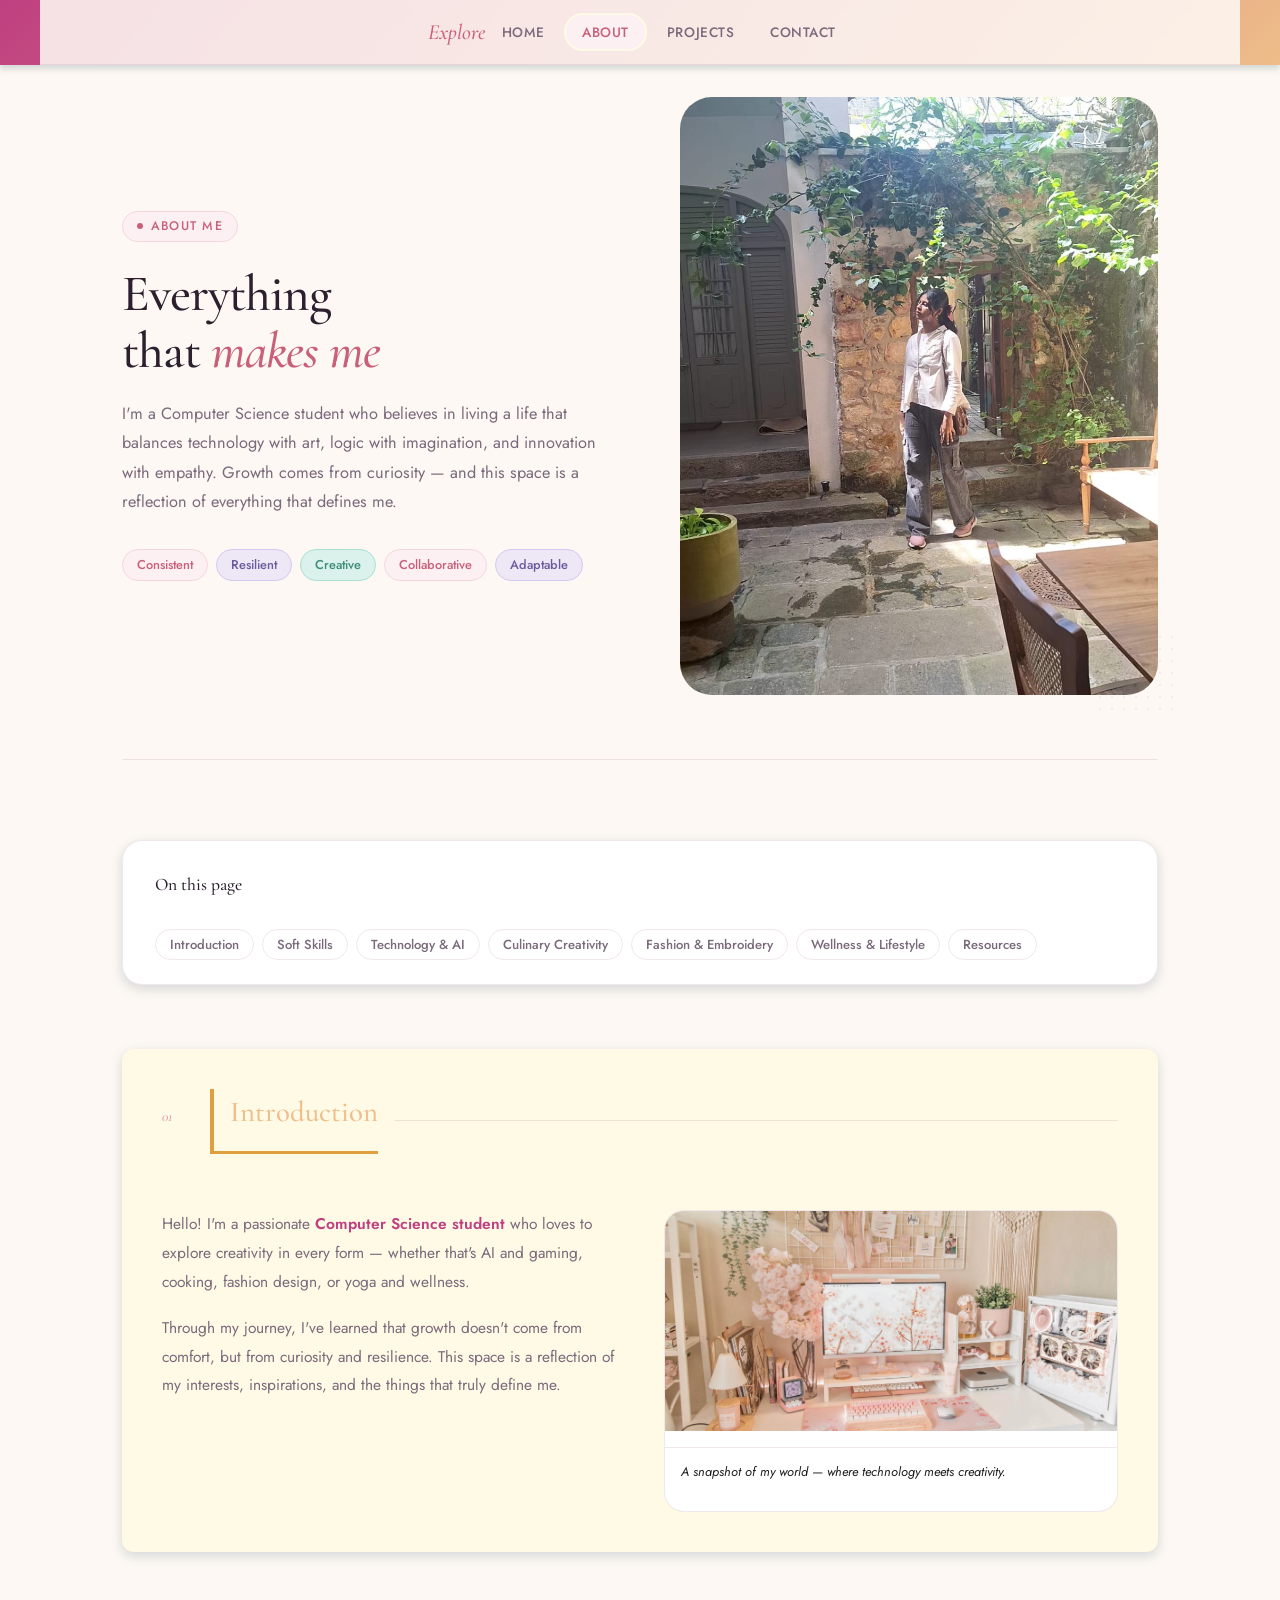
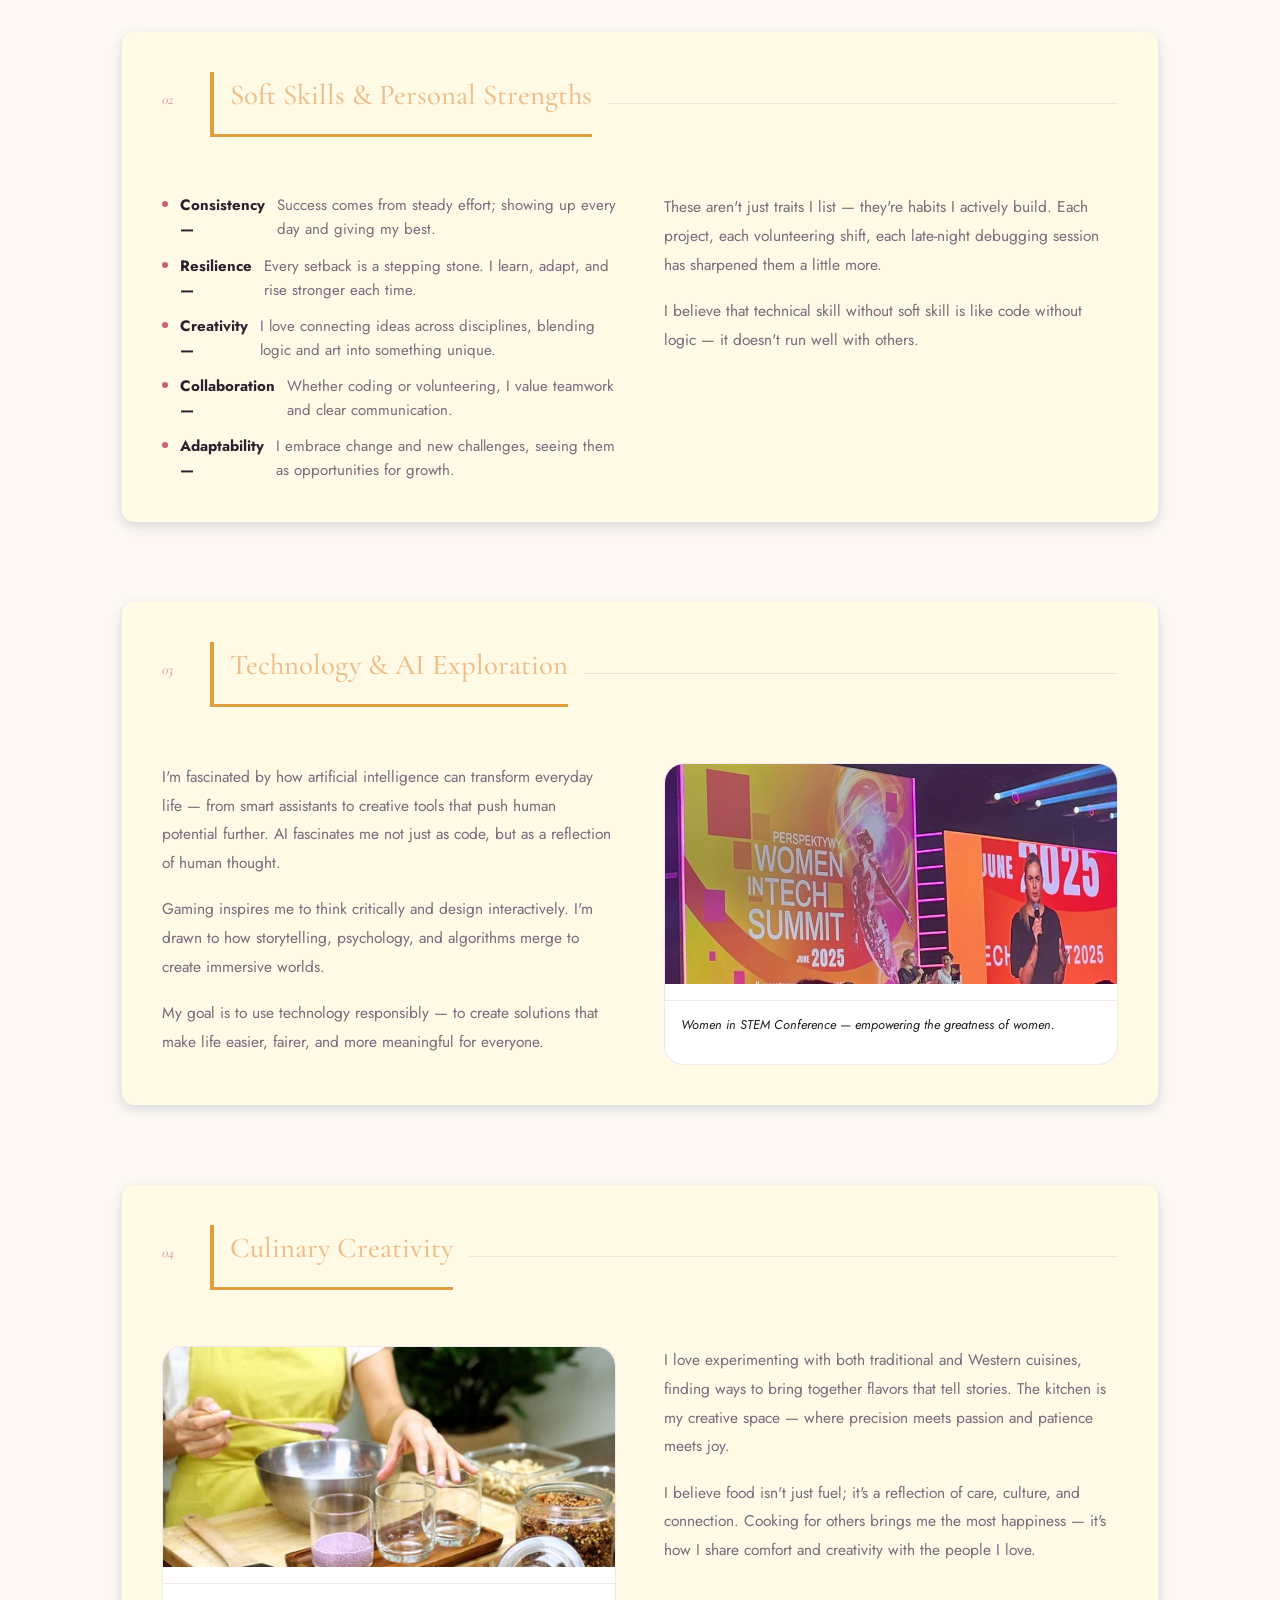
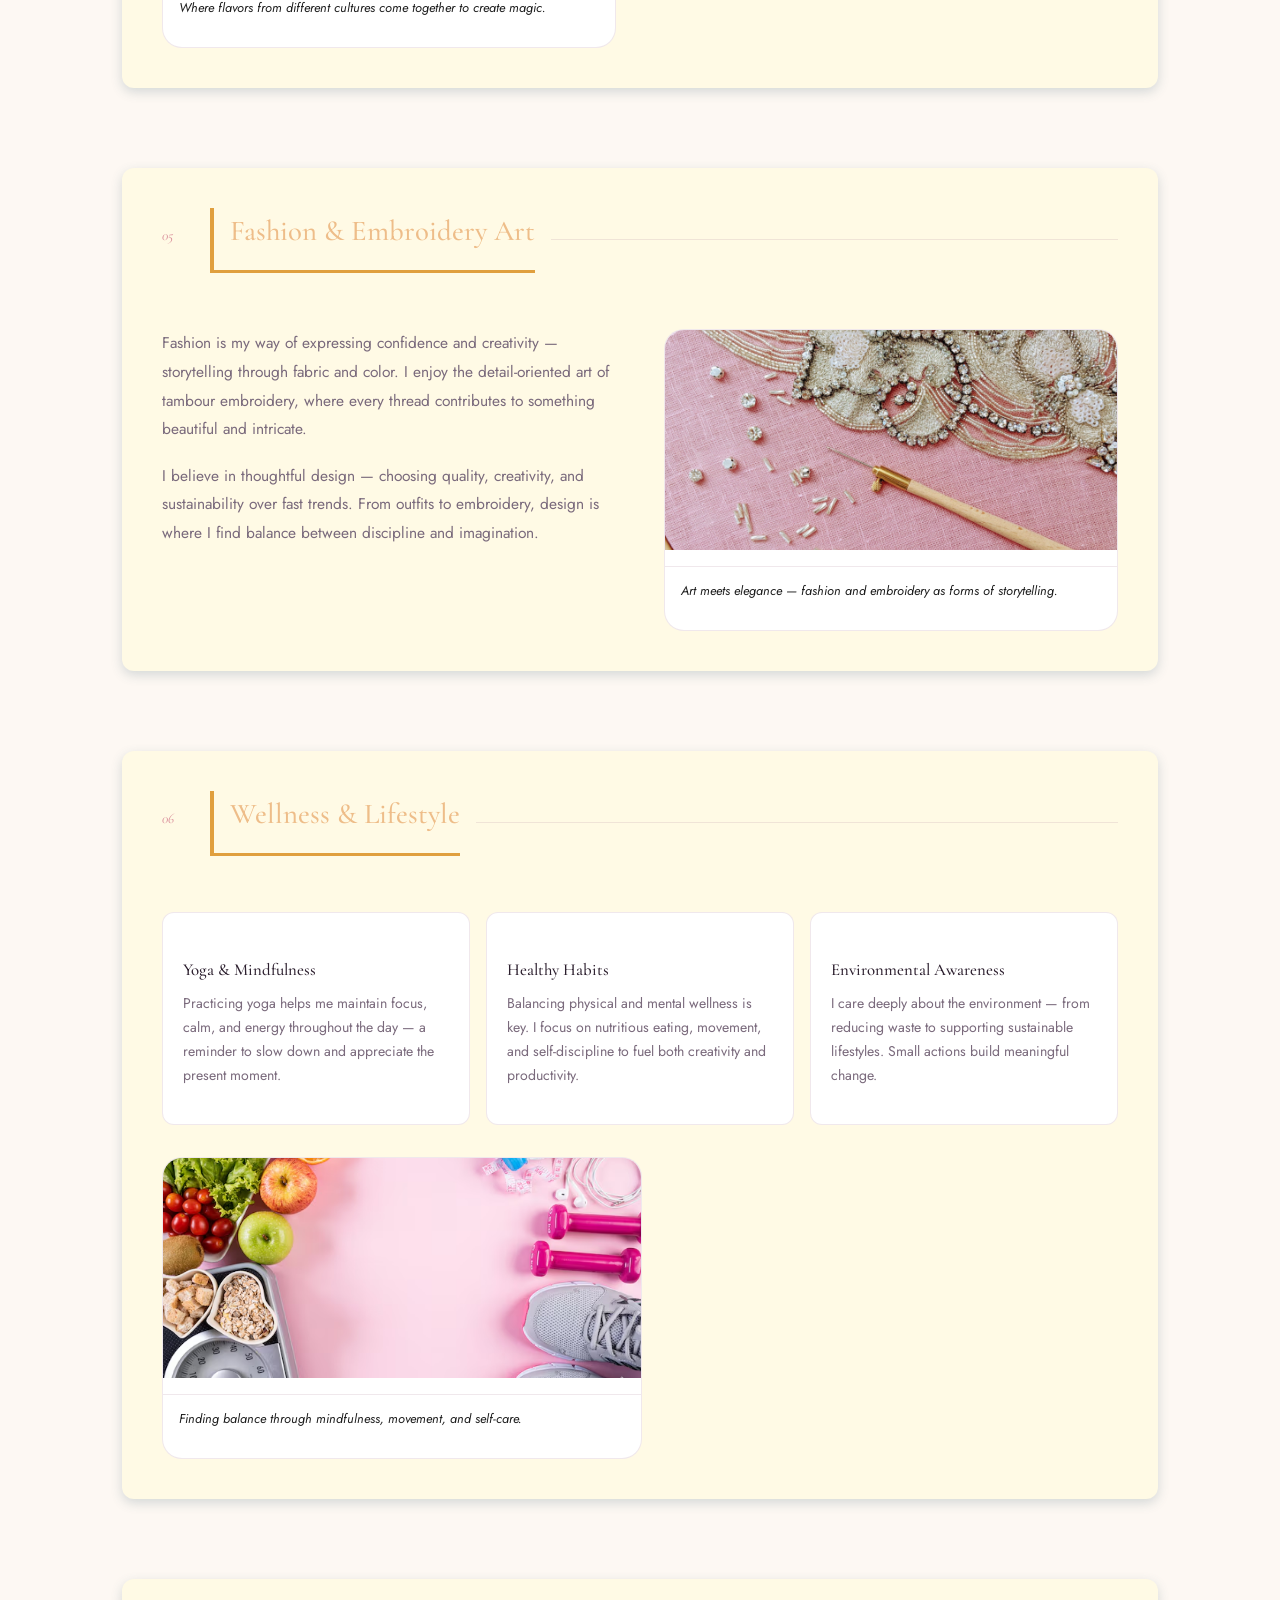
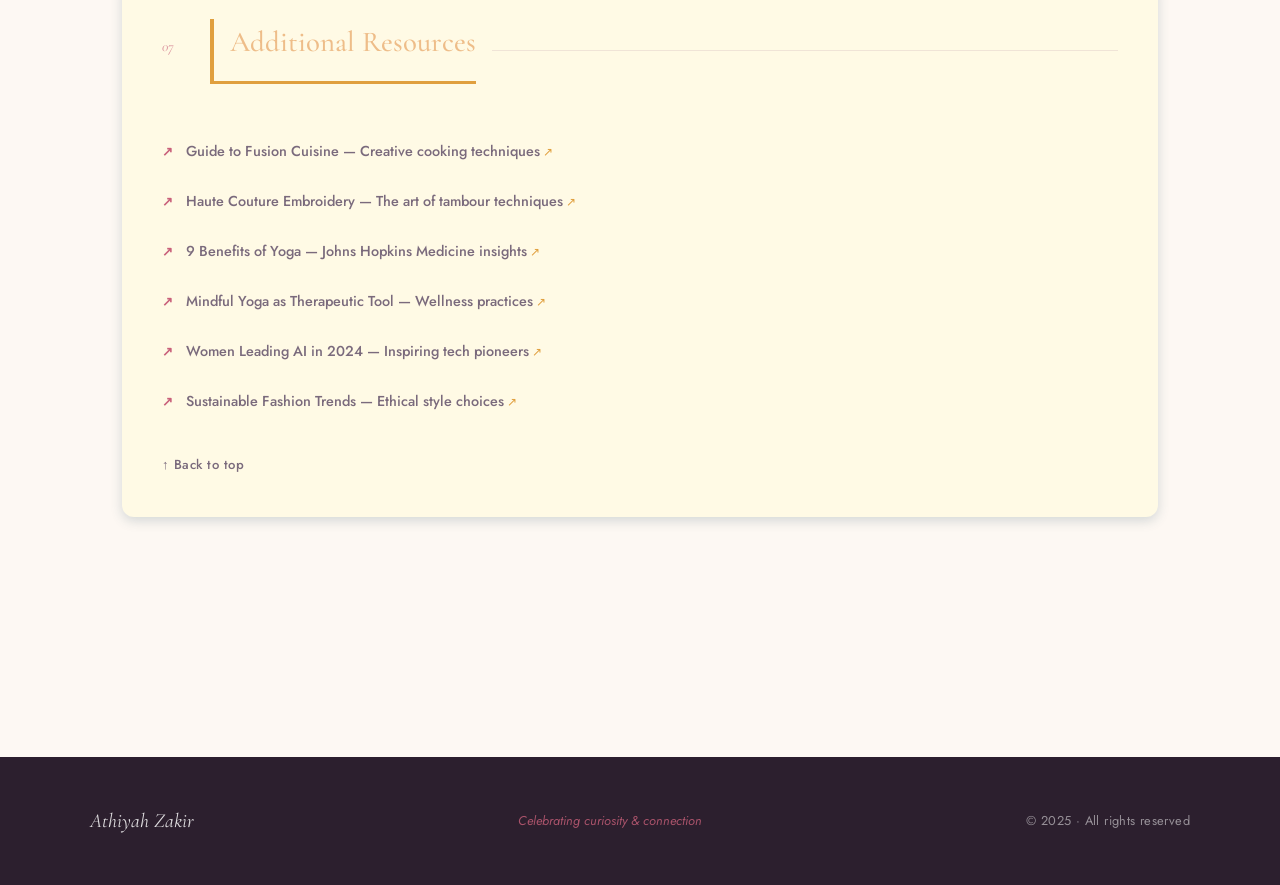
==== commit a74756f6: "Add files via upload" ====
--- a/about.html
+++ b/about.html
@@ -1,169 +1,284 @@
-<!DOCTYPE html>
-<html lang="en">
-<head>
-    <meta charset="UTF-8">
-    <meta name="viewport" content="width=device-width, initial-scale=1.0">
-    <title>Athiyah Zakir's Porfolio | About Me</title>
-    <link rel="stylesheet" href="css/styles.css">
-</head>
-<body>
-    <!-- Main header navigation - MATCHING YOUR INDEX -->
-    <header>
-        <nav>
-            <h1>🌸 Athiyah Zakir 🌸</h1>
-            <ul>
-                <li><a href="index.html">Home</a></li>
-                <li><a href="about.html" class="active">About</a></li>
-                <li><a href="blog.html">Blog</a></li>
-                <li><a href="contact.html">Contact</a></li>
-            </ul>
-        </nav>
-    </header>
-
-    <!-- Main content area -->
-    <main>
-        <!-- Page title section -->
-        <section class="page-header">
-            <h2 id="top">🤍Everything That Makes Me!</h2>
-            <p>Read along all my growth, passions, and creative journey</p>
-        </section>
-
-        <!-- Table of Contents Navigation -->
-        <section class="toc-section">
-            <h3 class="toc-title">Page Contents</h3>
-            <ul class="toc-menu">
-                <li><a href="#introduction">Introduction</a></li>
-                <li><a href="#challenges">Soft Skills & Personal Strengths</a></li>
-                <li><a href="#sustainable-practices">Technology & AI Exploration</a></li>
-                <li><a href="#economic-impact">Culinary Creativity</a></li>
-                <li><a href="#policy-recommendations">Fashion & Embroidery Art</a></li>
-                <li><a href="#case-studies">Wellness & Lifestyle</a></li>
-                <li><a href="#resources">Additional Resources</a></li>
-            </ul>
-        </section>
-
-        <!-- Introduction Section -->
-        <section id="introduction" class="content-section">
-            <h2>Introduction</h2>
-            <p>Hello! I'm a passionate <strong>Computer Science student</strong> who loves to explore creativity in every form – whether that's <strong>AI and gaming</strong>, <strong>cooking</strong>, <strong>fashion design</strong>, or <strong>yoga and wellness</strong>. I believe in living a life that balances technology with art, logic with imagination, and innovation with empathy.</p>
-            <p>Through my journey, I've learned that growth doesn't come from comfort, but from curiosity and resilience. This space is a reflection of my interests, inspirations, and the things that truly define me.</p>
-            <div class="img-container">
-                <img src="images/about-me.jpg" alt="Portrait or creative workspace photo">
-                <p class="img-caption">A snapshot of my world – where technology meets creativity.</p>
-            </div>
-        </section>
-        
-        <!-- Challenges Section -->
-        <section id="challenges" class="content-section">
-            <h2>Soft Skills & Personal Strengths</h2>
-            <p><strong>Consistency:</strong> I believe success comes from steady effort – showing up every day and giving my best.</p>
-
-            <p><strong>Resilience:</strong> Every setback is a stepping stone. I learn, adapt, and rise stronger each time.</p>
-
-            <p><strong>Creativity:</strong> I love connecting ideas across disciplines – blending logic and art to form something unique.</p>
-
-            <p><strong>Collaboration:</strong> Whether coding or volunteering, I value teamwork and clear communication.</p>
-
-            <p><strong>Adaptability:</strong> I embrace change and new challenges, seeing them as opportunities for growth.</p>
-
-            <p class="section-link"><a href="#sustainable-practices">Explore my tech journey →</a></p>
-        </section>
-        
-        <!-- Sustainable Practices Section -->
-        <section id="sustainable-practices" class="content-section">
-            <h2>Technology & AI Exploration</h2>
-            <p><strong>AI Curiosity:</strong> I'm fascinated by how artificial intelligence can transform everyday life – from smart assistants to creative tools that push human potential further.</p>
-
-            <p><strong>Gaming & Logic:</strong> Gaming inspires me to think critically and design interactively. I'm drawn to how storytelling, psychology, and algorithms merge to create immersive worlds.</p>
-
-            <p><strong>Innovation for Good:</strong> My goal is to use technology responsibly – to create solutions that make life easier, fairer, and more sustainable for everyone.</p>
-
-            <p><strong>Continuous Learning:</strong> I constantly explore new languages, frameworks, and ideas to keep my mind sharp and inspired.</p>
-
-            <div class="img-container">
-                <img src="images/tech-ai.jpg" alt="tech conference">
-                <p class="img-caption">Women in Stem Conference, Empowering the Greatness of Women</p>
-            </div>
-        </section>
-        
-        <!-- Economic Impact Section -->
-        <section id="economic-impact" class="content-section">
-            <h2>Culinary Creativity</h2>
-            <p><strong>Fusion of Cultures:</strong> I love experimenting with both traditional and Western cuisines, finding ways to bring together flavors that tell stories.</p>
-
-            <p><strong>Cooking as Expression:</strong> The kitchen is my creative space – where precision meets passion and patience meets joy.</p>
-
-            <p><strong>Mindful Eating:</strong> I believe food isn't just fuel – it's a reflection of care, culture, and connection.</p>
-
-            <p><strong>Sharing Joy:</strong> Cooking for others brings me the most happiness – it's how I share comfort and creativity with the people I love.</p>
-
-            <div class="img-container">
-                <img src="images/culinary-creativity.jpg" alt="Fusion cooking dishes and kitchen creativity">
-                <p class="img-caption">Where flavors from different cultures come together to create magic.</p>
-            </div>
-        </section>
-        
-        <!-- Policy Recommendations Section -->
-        <section id="policy-recommendations" class="content-section">
-            <h2>Fashion & Embroidery Art</h2>
-            <p><strong>Personal Style:</strong> Fashion is my way of expressing confidence and creativity – it's storytelling through fabric and color.</p>
-
-            <p><strong>Tambour Embroidery:</strong> I enjoy the detail-oriented art of tambour embroidery, where every thread contributes to something beautiful and intricate.</p>
-
-            <p><strong>Sustainable Fashion:</strong> I believe in thoughtful design – choosing quality, creativity, and sustainability over fast trends.</p>
-
-            <p><strong>Art & Design:</strong> From outfits to embroidery, design is where I find balance between discipline and imagination.</p>
-
-            <div class="img-container">
-                <img src="images/fashion-art.jpg" alt="Fashion sketches or embroidery work">
-                <p class="img-caption">Art meets elegance – fashion and embroidery as forms of storytelling.</p>
-            </div>
-        </section>
-
-        <!-- Case Studies Section -->
-        <section id="case-studies" class="content-section">
-            <h2>Wellness & Lifestyle</h2>
-            
-            <article class="case-study">
-                <h3>Yoga & Mindfulness</h3>
-                <p>Practicing yoga helps me maintain focus, calm, and energy throughout the day. It's my reminder to slow down and appreciate the present moment.</p>
-            </article>
-            
-            <article class="case-study">
-                <h3>Healthy Habits</h3>
-                <p>Balancing physical and mental wellness is key for me. I focus on nutritious eating, movement, and self-discipline to fuel both creativity and productivity.</p>
-            </article>
-
-            <article class="case-study">
-                <h3>Environmental Awareness</h3>
-                <p>I care deeply about the environment – from reducing waste to supporting sustainable lifestyles. Small actions can build meaningful change.</p>
-            </article>
-
-            <div class="img-container">
-                <img src="images/wellness-lifestyle.jpg" alt="Yoga practice and mindful living">
-                <p class="img-caption">Finding balance through mindfulness, movement, and self-care.</p>
-            </div>
-        </section>
-        
-        <!-- Resources Section -->
-        <section id="resources" class="content-section">
-            <h2>Additional Resources</h2> 
-            <h3 style="margin-top: 30px;">Inspiring Articles & Resources</h3>
-            <ul class="resource-list">
-                <li><a href="https://www.masterclass.com/articles/fusion-dishes" target="_blank" rel="noopener">Guide to Fusion Cuisine – Creative cooking techniques</a></li>
-                <li><a href="https://byhandlondon.com/blogs/by-hand-london/a-touch-of-haute-couture" target="_blank" rel="noopener">Haute Couture Embroidery – The art of tambour techniques</a></li>
-                <li><a href="https://www.hopkinsmedicine.org/health/wellness-and-prevention/9-benefits-of-yoga" target="_blank" rel="noopener">9 Benefits of Yoga – Johns Hopkins Medicine insights</a></li>
-                <li><a href="https://positivepsychology.com/mindfulness-yoga/" target="_blank" rel="noopener">Mindful Yoga as Therapeutic Tool – Wellness practices</a></li>
-                <li><a href="https://www.womentech.net/blog/10-women-in-tech-leading-ai-in-2024" target="_blank" rel="noopener">Women Leading AI in 2024 – Inspiring tech pioneers</a></li>
-                <li><a href="https://www.gofynd.com/thecloset/sustainable-fashion-trends" target="_blank" rel="noopener">Sustainable Fashion Trends – Ethical style choices</a></li>
-            </ul>
-        </section>
-    </main>
-
-    <!-- Footer with copyright - MATCHING YOUR INDEX -->
-    <footer>
-        <p>&copy; 2025 Athiyah Zakir's Portfolio. All rights reserved.</p>
-        <p>Celebrating Curiosity & Connection</p>
-    </footer>
-</body>
-</html>+<!DOCTYPE html>
+<html lang="en">
+<head>
+  <meta charset="UTF-8">
+  <meta name="viewport" content="width=device-width, initial-scale=1.0">
+  <title>Athiyah Zakir · About Me</title>
+  <link rel="stylesheet" href="css/styles.css">
+  <link rel="stylesheet" href="css/about.css">
+</head>
+<body>
+
+  <!-- ── Navigation ──────────────────────────────────── -->
+  <header>
+    <nav class="site-nav">
+      <div class="nav-inner">
+        <a href="index.html" class="nav-logo">Explore </a>
+        <ul class="nav-links">
+          <li><a href="index.html">Home</a></li>
+          <li><a href="about.html" class="active">About</a></li>
+          <li><a href="blog.html">Projects</a></li>
+          <li><a href="contact.html">Contact</a></li>
+        </ul>
+      </div>
+    </nav>
+  </header>
+
+  <main>
+
+    <!-- ── Page Hero ──────────────────────────────────── -->
+    <section class="about-hero" id="top">
+
+      <div class="about-hero-text">
+        <span class="page-eyebrow">About me</span>
+
+        <h1 class="about-heading">
+          Everything<br>that <em>makes me</em>
+        </h1>
+
+        <p class="about-intro">
+          I'm a Computer Science student who believes in living a life that balances
+          technology with art, logic with imagination, and innovation with empathy.
+          Growth comes from curiosity — and this space is a reflection of everything
+          that defines me.
+        </p>
+
+        <div class="strength-pills">
+          <span class="pill pill-rose">Consistent</span>
+          <span class="pill pill-lavender">Resilient</span>
+          <span class="pill pill-mint">Creative</span>
+          <span class="pill pill-rose">Collaborative</span>
+          <span class="pill pill-lavender">Adaptable</span>
+        </div>
+      </div>
+
+      <div class="about-image-wrap">
+        <div class="about-image-frame">
+          <img src="images/just-me.jpeg" alt="Athiyah's creative workspace">
+        </div>
+        <div class="about-dots"></div>
+      </div>
+
+    </section>
+
+    <!-- ── Table of Contents ───────────────────────────── -->
+    <nav class="toc-section" aria-label="Page contents">
+      <span class="toc-label">On this page</span>
+      <ul class="toc-links">
+        <li><a href="#introduction">Introduction</a></li>
+        <li><a href="#soft-skills">Soft Skills</a></li>
+        <li><a href="#tech-ai">Technology &amp; AI</a></li>
+        <li><a href="#culinary">Culinary Creativity</a></li>
+        <li><a href="#fashion">Fashion &amp; Embroidery</a></li>
+        <li><a href="#wellness">Wellness &amp; Lifestyle</a></li>
+        <li><a href="#resources">Resources</a></li>
+      </ul>
+    </nav>
+
+    <!-- ── Introduction ───────────────────────────────── -->
+    <section id="introduction" class="content-section">
+      <div class="section-header">
+        <span class="section-num">01</span>
+        <h2 class="section-title">Introduction</h2>
+        <span class="section-line"></span>
+      </div>
+
+      <div class="content-body">
+        <div class="content-prose">
+          <p>
+            Hello! I'm a passionate <strong>Computer Science student</strong> who loves
+            to explore creativity in every form — whether that's AI and gaming, cooking,
+            fashion design, or yoga and wellness.
+          </p>
+          <p>
+            Through my journey, I've learned that growth doesn't come from comfort, but
+            from curiosity and resilience. This space is a reflection of my interests,
+            inspirations, and the things that truly define me.
+          </p>
+        </div>
+        <div class="img-card">
+          <img src="images/about-me.jpg" alt="Portrait or creative workspace">
+          <p class="img-caption">A snapshot of my world — where technology meets creativity.</p>
+        </div>
+      </div>
+    </section>
+
+    <!-- ── Soft Skills ────────────────────────────────── -->
+    <section id="soft-skills" class="content-section">
+      <div class="section-header">
+        <span class="section-num">02</span>
+        <h2 class="section-title">Soft Skills &amp; Personal Strengths</h2>
+        <span class="section-line"></span>
+      </div>
+
+      <div class="content-body">
+        <ul class="strength-list">
+          <li><strong>Consistency —</strong> Success comes from steady effort; showing up every day and giving my best.</li>
+          <li><strong>Resilience —</strong> Every setback is a stepping stone. I learn, adapt, and rise stronger each time.</li>
+          <li><strong>Creativity —</strong> I love connecting ideas across disciplines, blending logic and art into something unique.</li>
+          <li><strong>Collaboration —</strong> Whether coding or volunteering, I value teamwork and clear communication.</li>
+          <li><strong>Adaptability —</strong> I embrace change and new challenges, seeing them as opportunities for growth.</li>
+        </ul>
+        <div class="content-prose">
+          <p>
+            These aren't just traits I list — they're habits I actively build. Each project, 
+            each volunteering shift, each late-night debugging session has sharpened them 
+            a little more.
+          </p>
+          <p>
+            I believe that technical skill without soft skill is like code without logic — 
+            it doesn't run well with others.
+          </p>
+        </div>
+      </div>
+    </section>
+
+    <!-- ── Technology & AI ───────────────────────────── -->
+    <section id="tech-ai" class="content-section">
+      <div class="section-header">
+        <span class="section-num">03</span>
+        <h2 class="section-title">Technology &amp; AI Exploration</h2>
+        <span class="section-line"></span>
+      </div>
+
+      <div class="content-body">
+        <div class="content-prose">
+          <p>
+            I'm fascinated by how artificial intelligence can transform everyday life —
+            from smart assistants to creative tools that push human potential further.
+            AI fascinates me not just as code, but as a reflection of human thought.
+          </p>
+          <p>
+            Gaming inspires me to think critically and design interactively. I'm drawn
+            to how storytelling, psychology, and algorithms merge to create immersive worlds.
+          </p>
+          <p>
+            My goal is to use technology responsibly — to create solutions that make life
+            easier, fairer, and more meaningful for everyone.
+          </p>
+        </div>
+        <div class="img-card">
+          <img src="images/tech-ai.jpg" alt="Women in STEM conference">
+          <p class="img-caption">Women in STEM Conference — empowering the greatness of women.</p>
+        </div>
+      </div>
+    </section>
+
+    <!-- ── Culinary Creativity ────────────────────────── -->
+    <section id="culinary" class="content-section">
+      <div class="section-header">
+        <span class="section-num">04</span>
+        <h2 class="section-title">Culinary Creativity</h2>
+        <span class="section-line"></span>
+      </div>
+
+      <div class="content-body">
+        <div class="img-card">
+          <img src="images/culinary-creativity.jpg" alt="Fusion cooking dishes">
+          <p class="img-caption">Where flavors from different cultures come together to create magic.</p>
+        </div>
+        <div class="content-prose">
+          <p>
+            I love experimenting with both traditional and Western cuisines, finding ways
+            to bring together flavors that tell stories. The kitchen is my creative space —
+            where precision meets passion and patience meets joy.
+          </p>
+          <p>
+            I believe food isn't just fuel; it's a reflection of care, culture, and
+            connection. Cooking for others brings me the most happiness — it's how I
+            share comfort and creativity with the people I love.
+          </p>
+        </div>
+      </div>
+    </section>
+
+    <!-- ── Fashion & Embroidery ───────────────────────── -->
+    <section id="fashion" class="content-section">
+      <div class="section-header">
+        <span class="section-num">05</span>
+        <h2 class="section-title">Fashion &amp; Embroidery Art</h2>
+        <span class="section-line"></span>
+      </div>
+
+      <div class="content-body">
+        <div class="content-prose">
+          <p>
+            Fashion is my way of expressing confidence and creativity — storytelling
+            through fabric and color. I enjoy the detail-oriented art of tambour embroidery,
+            where every thread contributes to something beautiful and intricate.
+          </p>
+          <p>
+            I believe in thoughtful design — choosing quality, creativity, and
+            sustainability over fast trends. From outfits to embroidery, design is
+            where I find balance between discipline and imagination.
+          </p>
+        </div>
+        <div class="img-card">
+          <img src="images/fashion-art.jpg" alt="Fashion sketches or embroidery work">
+          <p class="img-caption">Art meets elegance — fashion and embroidery as forms of storytelling.</p>
+        </div>
+      </div>
+    </section>
+
+    <!-- ── Wellness ───────────────────────────────────── -->
+    <section id="wellness" class="content-section">
+      <div class="section-header">
+        <span class="section-num">06</span>
+        <h2 class="section-title">Wellness &amp; Lifestyle</h2>
+        <span class="section-line"></span>
+      </div>
+
+      <div class="wellness-grid">
+        <div class="wellness-card">
+          <h3>Yoga &amp; Mindfulness</h3>
+          <p>Practicing yoga helps me maintain focus, calm, and energy throughout the day — a reminder to slow down and appreciate the present moment.</p>
+        </div>
+        <div class="wellness-card">
+          <h3>Healthy Habits</h3>
+          <p>Balancing physical and mental wellness is key. I focus on nutritious eating, movement, and self-discipline to fuel both creativity and productivity.</p>
+        </div>
+        <div class="wellness-card">
+          <h3>Environmental Awareness</h3>
+          <p>I care deeply about the environment — from reducing waste to supporting sustainable lifestyles. Small actions build meaningful change.</p>
+        </div>
+      </div>
+
+      <div class="img-card" style="max-width: 480px;">
+        <img src="images/wellness-lifestyle.jpg" alt="Yoga practice and mindful living">
+        <p class="img-caption">Finding balance through mindfulness, movement, and self-care.</p>
+      </div>
+    </section>
+
+    <!-- ── Resources ──────────────────────────────────── -->
+    <section id="resources" class="content-section">
+      <div class="section-header">
+        <span class="section-num">07</span>
+        <h2 class="section-title">Additional Resources</h2>
+        <span class="section-line"></span>
+      </div>
+
+      <ul class="resource-list">
+        <li><a href="https://www.masterclass.com/articles/fusion-dishes" target="_blank" rel="noopener">Guide to Fusion Cuisine — Creative cooking techniques</a></li>
+        <li><a href="https://byhandlondon.com/blogs/by-hand-london/a-touch-of-haute-couture" target="_blank" rel="noopener">Haute Couture Embroidery — The art of tambour techniques</a></li>
+        <li><a href="https://www.hopkinsmedicine.org/health/wellness-and-prevention/9-benefits-of-yoga" target="_blank" rel="noopener">9 Benefits of Yoga — Johns Hopkins Medicine insights</a></li>
+        <li><a href="https://positivepsychology.com/mindfulness-yoga/" target="_blank" rel="noopener">Mindful Yoga as Therapeutic Tool — Wellness practices</a></li>
+        <li><a href="https://www.womentech.net/blog/10-women-in-tech-leading-ai-in-2024" target="_blank" rel="noopener">Women Leading AI in 2024 — Inspiring tech pioneers</a></li>
+        <li><a href="https://www.gofynd.com/thecloset/sustainable-fashion-trends" target="_blank" rel="noopener">Sustainable Fashion Trends — Ethical style choices</a></li>
+      </ul>
+
+      <a href="#top" class="back-to-top">↑ Back to top</a>
+    </section>
+
+  </main>
+
+  <!-- ── Footer ─────────────────────────────────────────── -->
+  <footer class="site-footer">
+    <div class="footer-inner">
+      <span class="footer-logo">Athiyah Zakir</span>
+      <span class="footer-tagline">Celebrating curiosity &amp; connection</span>
+      <span class="footer-copy">&copy; 2025 · All rights reserved</span>
+    </div>
+  </footer>
+
+</body>
+</html>
--- a/css/about.css
+++ b/css/about.css
@@ -0,0 +1,526 @@
+/* ============================================================
+   about.css — Styles for about.html ONLY
+   Athiyah Zakir Portfolio · About Page
+   Imports Google Fonts: Cormorant Garamond + Jost
+   ============================================================ */
+
+@import url('https://fonts.googleapis.com/css2?family=Cormorant+Garamond:ital,wght@0,400;0,500;0,600;1,400;1,500&family=Jost:wght@300;400;500&display=swap');
+
+/* ── Variables ─────────────────────────────────────────── */
+:root {
+  --rose:        #c9607a;
+  --rose-light:  #f5d6de;
+  --rose-pale:   #fdf0f3;
+  --lavender:    #a89bc2;
+  --lav-light:   #ede7f6;
+  --mint:        #7bbfaa;
+  --mint-light:  #daf1ec;
+  --cream:       #fdf8f3;
+  --ink:         #2c1f2e;
+  --muted:       #7a6a7c;
+  --border:      rgba(169, 130, 150, 0.18);
+  --shadow-sm:   0 2px 12px rgba(100, 50, 70, 0.07);
+  --shadow-md:   0 8px 32px rgba(100, 50, 70, 0.11);
+  --r-md:        12px;
+  --r-lg:        20px;
+  --r-xl:        32px;
+}
+
+/* ── Reset ─────────────────────────────────────────────── */
+*, *::before, *::after { box-sizing: border-box; margin: 0; padding: 0; }
+html { scroll-behavior: smooth; }
+
+/* ── Body ──────────────────────────────────────────────── */
+body {
+  font-family: 'Jost', sans-serif;
+  font-weight: 400;
+  color: var(--ink);
+  background-color: var(--cream);
+  min-height: 100vh;
+  display: flex;
+  flex-direction: column;
+}
+
+/* ── NAV ───────────────────────────────────────────────── */
+.site-nav {
+  position: sticky;
+  top: 0;
+  z-index: 100;
+  background: rgba(253, 248, 243, 0.88);
+  backdrop-filter: blur(12px);
+  -webkit-backdrop-filter: blur(12px);
+  border-bottom: 1px solid var(--border);
+  padding: 0 2.5rem;
+}
+
+.nav-inner {
+  max-width: 1100px;
+  margin: 0 auto;
+  height: 64px;
+  display: flex;
+  align-items: center;
+  justify-content: space-between;
+}
+
+.nav-logo {
+  font-family: 'Cormorant Garamond', serif;
+  font-size: 1.35rem;
+  font-weight: 500;
+  font-style: italic;
+  color: var(--rose);
+  text-decoration: none;
+}
+
+.nav-links {
+  list-style: none;
+  display: flex;
+  align-items: center;
+  gap: 0.25rem;
+}
+
+.nav-links a {
+  font-size: 0.85rem;
+  font-weight: 500;
+  letter-spacing: 0.04em;
+  text-transform: uppercase;
+  color: var(--muted);
+  text-decoration: none;
+  padding: 0.45rem 1rem;
+  border-radius: 999px;
+  transition: color 0.2s, background 0.2s;
+}
+
+.nav-links a:hover { color: var(--ink); background: var(--rose-light); }
+.nav-links a.active { color: var(--rose); background: var(--rose-pale); }
+
+/* ── Main ──────────────────────────────────────────────── */
+main {
+  flex: 1;
+  max-width: 1100px;
+  width: 100%;
+  margin: 0 auto;
+  padding: 2rem 2rem 6rem;
+}
+
+/* ── PAGE HERO ─────────────────────────────────────────── */
+.about-hero {
+  display: grid;
+  grid-template-columns: 1fr 1fr;
+  gap: 5rem;
+  align-items: center;
+  margin-bottom: 5rem;
+  padding-bottom: 4rem;
+  border-bottom: 1px solid var(--border);
+}
+
+.about-hero-text {}
+
+.page-eyebrow {
+  display: inline-flex;
+  align-items: center;
+  gap: 8px;
+  font-size: 0.78rem;
+  font-weight: 500;
+  letter-spacing: 0.1em;
+  text-transform: uppercase;
+  color: var(--rose);
+  background: var(--rose-pale);
+  border: 1px solid var(--rose-light);
+  padding: 5px 14px;
+  border-radius: 999px;
+  margin-bottom: 1.5rem;
+}
+
+.page-eyebrow::before {
+  content: '';
+  width: 6px; height: 6px;
+  border-radius: 50%;
+  background: var(--rose);
+}
+
+.about-heading {
+  font-family: 'Cormorant Garamond', serif;
+  font-size: clamp(2.4rem, 4vw, 3.6rem);
+  font-weight: 500;
+  line-height: 1.1;
+  letter-spacing: -0.02em;
+  color: var(--ink);
+  margin-bottom: 1.25rem;
+}
+
+.about-heading em { font-style: italic; color: var(--rose); }
+
+.about-intro {
+  font-size: 1.02rem;
+  line-height: 1.8;
+  color: var(--muted);
+  margin-bottom: 2rem;
+}
+
+/* Strength pills */
+.strength-pills {
+  display: flex;
+  flex-wrap: wrap;
+  gap: 8px;
+}
+
+.pill {
+  font-size: 0.8rem;
+  font-weight: 500;
+  padding: 5px 14px;
+  border-radius: 999px;
+  border: 1px solid var(--border);
+}
+
+.pill-rose     { background: var(--rose-pale);  color: var(--rose); border-color: var(--rose-light); }
+.pill-lavender { background: var(--lav-light);  color: #6d5a9c;     border-color: #d4c9f0; }
+.pill-mint     { background: var(--mint-light); color: #3d8c78;     border-color: #aadfd1; }
+
+/* Hero image */
+.about-image-wrap {
+  position: relative;
+}
+
+.about-image-frame {
+  border-radius: var(--r-xl);
+  overflow: hidden;
+  aspect-ratio: 4/5;
+  background: linear-gradient(145deg, var(--lav-light), var(--rose-pale));
+}
+
+.about-image-frame img {
+  width: 100%; height: 100%;
+  object-fit: cover;
+  display: block;
+  transition: transform 0.5s ease;
+}
+
+.about-image-frame:hover img { transform: scale(1.03); }
+
+.about-dots {
+  position: absolute;
+  bottom: -1rem; right: -1rem;
+  width: 80px; height: 80px;
+  background-image: radial-gradient(var(--lav-light) 1.5px, transparent 1.5px);
+  background-size: 12px 12px;
+  opacity: 0.8;
+  z-index: -1;
+}
+
+/* ── TOC ───────────────────────────────────────────────── */
+.toc-section {
+  background: #fff;
+  border: 1px solid var(--border);
+  border-radius: var(--r-lg);
+  padding: 1.75rem 2rem;
+  margin-bottom: 4rem;
+  display: flex;
+  gap: 2rem;
+  align-items: flex-start;
+  flex-wrap: wrap;
+}
+
+.toc-label {
+  font-family: 'Cormorant Garamond', serif;
+  font-size: 1.1rem;
+  font-weight: 500;
+  color: var(--ink);
+  white-space: nowrap;
+  padding-top: 2px;
+  min-width: 110px;
+}
+
+.toc-links {
+  list-style: none;
+  display: flex;
+  flex-wrap: wrap;
+  gap: 8px;
+}
+
+.toc-links a {
+  font-size: 0.82rem;
+  font-weight: 500;
+  color: var(--muted);
+  text-decoration: none;
+  padding: 5px 14px;
+  border: 1px solid var(--border);
+  border-radius: 999px;
+  transition: color 0.2s, background 0.2s, border-color 0.2s;
+}
+
+.toc-links a:hover {
+  color: var(--rose);
+  background: var(--rose-pale);
+  border-color: var(--rose-light);
+}
+
+/* ── SECTION HEADER ────────────────────────────────────── */
+.section-header {
+  display: flex;
+  align-items: baseline;
+  gap: 1rem;
+  margin-bottom: 2rem;
+}
+
+.section-num {
+  font-family: 'Cormorant Garamond', serif;
+  font-size: 0.9rem;
+  font-style: italic;
+  color: var(--rose);
+  opacity: 0.7;
+  min-width: 2rem;
+}
+
+.section-title {
+  font-family: 'Cormorant Garamond', serif;
+  font-size: 1.75rem;
+  font-weight: 500;
+  color: var(--ink);
+}
+
+.section-line {
+  flex: 1;
+  height: 1px;
+  background: var(--border);
+}
+
+/* ── CONTENT SECTIONS ──────────────────────────────────── */
+.content-section {
+  margin-bottom: 5rem;
+  scroll-margin-top: 80px;
+}
+
+.content-body {
+  display: grid;
+  grid-template-columns: 1fr 1fr;
+  gap: 3rem;
+  align-items: start;
+}
+
+.content-body.full { grid-template-columns: 1fr; }
+
+.content-prose p {
+  font-size: 0.97rem;
+  line-height: 1.85;
+  color: var(--muted);
+  margin-bottom: 1.1rem;
+}
+
+.content-prose p:last-child { margin-bottom: 0; }
+
+/* Strength list for soft skills */
+.strength-list {
+  list-style: none;
+  display: flex;
+  flex-direction: column;
+  gap: 12px;
+}
+
+.strength-list li {
+  display: flex;
+  align-items: flex-start;
+  gap: 12px;
+  font-size: 0.94rem;
+  line-height: 1.6;
+  color: var(--muted);
+}
+
+.strength-list li::before {
+  content: '';
+  width: 6px; height: 6px;
+  border-radius: 50%;
+  background: var(--rose);
+  flex-shrink: 0;
+  margin-top: 0.5rem;
+}
+
+.strength-list strong { color: var(--ink); }
+
+/* Image card */
+.img-card {
+  border-radius: var(--r-lg);
+  overflow: hidden;
+  border: 1px solid var(--border);
+  background: #fff;
+}
+
+.img-card img {
+  width: 100%; height: 220px;
+  object-fit: cover;
+  display: block;
+  transition: transform 0.4s ease;
+}
+
+.img-card:hover img { transform: scale(1.04); }
+
+.img-caption {
+  font-size: 0.8rem;
+  color: var(--muted);
+  font-style: italic;
+  padding: 0.75rem 1rem;
+  border-top: 1px solid var(--border);
+}
+
+/* Wellness case studies */
+.wellness-grid {
+  display: grid;
+  grid-template-columns: repeat(3, 1fr);
+  gap: 1rem;
+  margin-bottom: 2rem;
+}
+
+.wellness-card {
+  background: #fff;
+  border: 1px solid var(--border);
+  border-radius: var(--r-md);
+  padding: 1.25rem;
+  transition: transform 0.2s, box-shadow 0.2s;
+}
+
+.wellness-card:hover {
+  transform: translateY(-4px);
+  box-shadow: var(--shadow-sm);
+}
+
+.wellness-card h3 {
+  font-family: 'Cormorant Garamond', serif;
+  font-size: 1.05rem;
+  font-weight: 500;
+  color: var(--ink);
+  margin-bottom: 0.5rem;
+}
+
+.wellness-card p {
+  font-size: 0.88rem;
+  line-height: 1.7;
+  color: var(--muted);
+}
+
+/* Resources */
+.resource-list {
+  list-style: none;
+  display: flex;
+  flex-direction: column;
+  gap: 10px;
+}
+
+.resource-list li {
+  display: flex;
+  align-items: center;
+  gap: 10px;
+}
+
+.resource-list li::before {
+  content: '↗';
+  font-size: 0.8rem;
+  color: var(--rose);
+  flex-shrink: 0;
+}
+
+.resource-list a {
+  font-size: 0.9rem;
+  color: var(--muted);
+  text-decoration: none;
+  transition: color 0.2s;
+  border-bottom: 1px solid transparent;
+}
+
+.resource-list a:hover {
+  color: var(--rose);
+  border-bottom-color: var(--rose-light);
+}
+
+/* Back to top */
+.back-to-top {
+  display: inline-flex;
+  align-items: center;
+  gap: 6px;
+  font-size: 0.82rem;
+  font-weight: 500;
+  letter-spacing: 0.04em;
+  color: var(--muted);
+  text-decoration: none;
+  margin-top: 1.5rem;
+  transition: color 0.2s;
+}
+
+.back-to-top:hover { color: var(--rose); }
+
+/* ── FOOTER ────────────────────────────────────────────── */
+.site-footer {
+  background: var(--ink);
+  color: rgba(255,255,255,0.5);
+  padding: 3rem 2.5rem;
+}
+
+.footer-inner {
+  max-width: 1100px;
+  margin: 0 auto;
+  display: flex;
+  align-items: center;
+  justify-content: space-between;
+  flex-wrap: wrap;
+  gap: 1rem;
+}
+
+.footer-logo {
+  font-family: 'Cormorant Garamond', serif;
+  font-size: 1.25rem;
+  font-style: italic;
+  color: rgba(255,255,255,0.85);
+}
+
+.footer-copy { font-size: 0.8rem; letter-spacing: 0.03em; }
+
+.footer-tagline {
+  font-size: 0.8rem;
+  font-style: italic;
+  color: var(--rose);
+  opacity: 0.8;
+}
+
+/* ── ANIMATIONS ────────────────────────────────────────── */
+@keyframes fadeUp {
+  from { opacity: 0; transform: translateY(20px); }
+  to   { opacity: 1; transform: translateY(0); }
+}
+
+.page-eyebrow  { animation: fadeUp 0.55s ease both 0.1s; }
+.about-heading { animation: fadeUp 0.55s ease both 0.2s; }
+.about-intro   { animation: fadeUp 0.55s ease both 0.3s; }
+.strength-pills { animation: fadeUp 0.55s ease both 0.4s; }
+.about-image-wrap { animation: fadeUp 0.65s ease both 0.15s; }
+
+/* ── RESPONSIVE ────────────────────────────────────────── */
+@media (max-width: 860px) {
+  .about-hero {
+    grid-template-columns: 1fr;
+    gap: 3rem;
+  }
+
+  .about-image-wrap { order: -1; }
+
+  .content-body {
+    grid-template-columns: 1fr;
+    gap: 2rem;
+  }
+
+  .wellness-grid { grid-template-columns: 1fr 1fr; }
+}
+
+@media (max-width: 600px) {
+  .site-nav { padding: 0 1.25rem; }
+  main { padding: 2.5rem 1.25rem 4rem; }
+  .about-hero { margin-bottom: 3.5rem; }
+  .toc-section { flex-direction: column; gap: 1rem; }
+  .wellness-grid { grid-template-columns: 1fr; }
+  .footer-inner { flex-direction: column; text-align: center; }
+  .nav-links a { padding: 0.4rem 0.7rem; font-size: 0.78rem; }
+}
+
+/* ── Focus accessibility ───────────────────────────────── */
+a:focus-visible, button:focus-visible {
+  outline: 2px solid var(--rose);
+  outline-offset: 3px;
+  border-radius: 4px;
+}
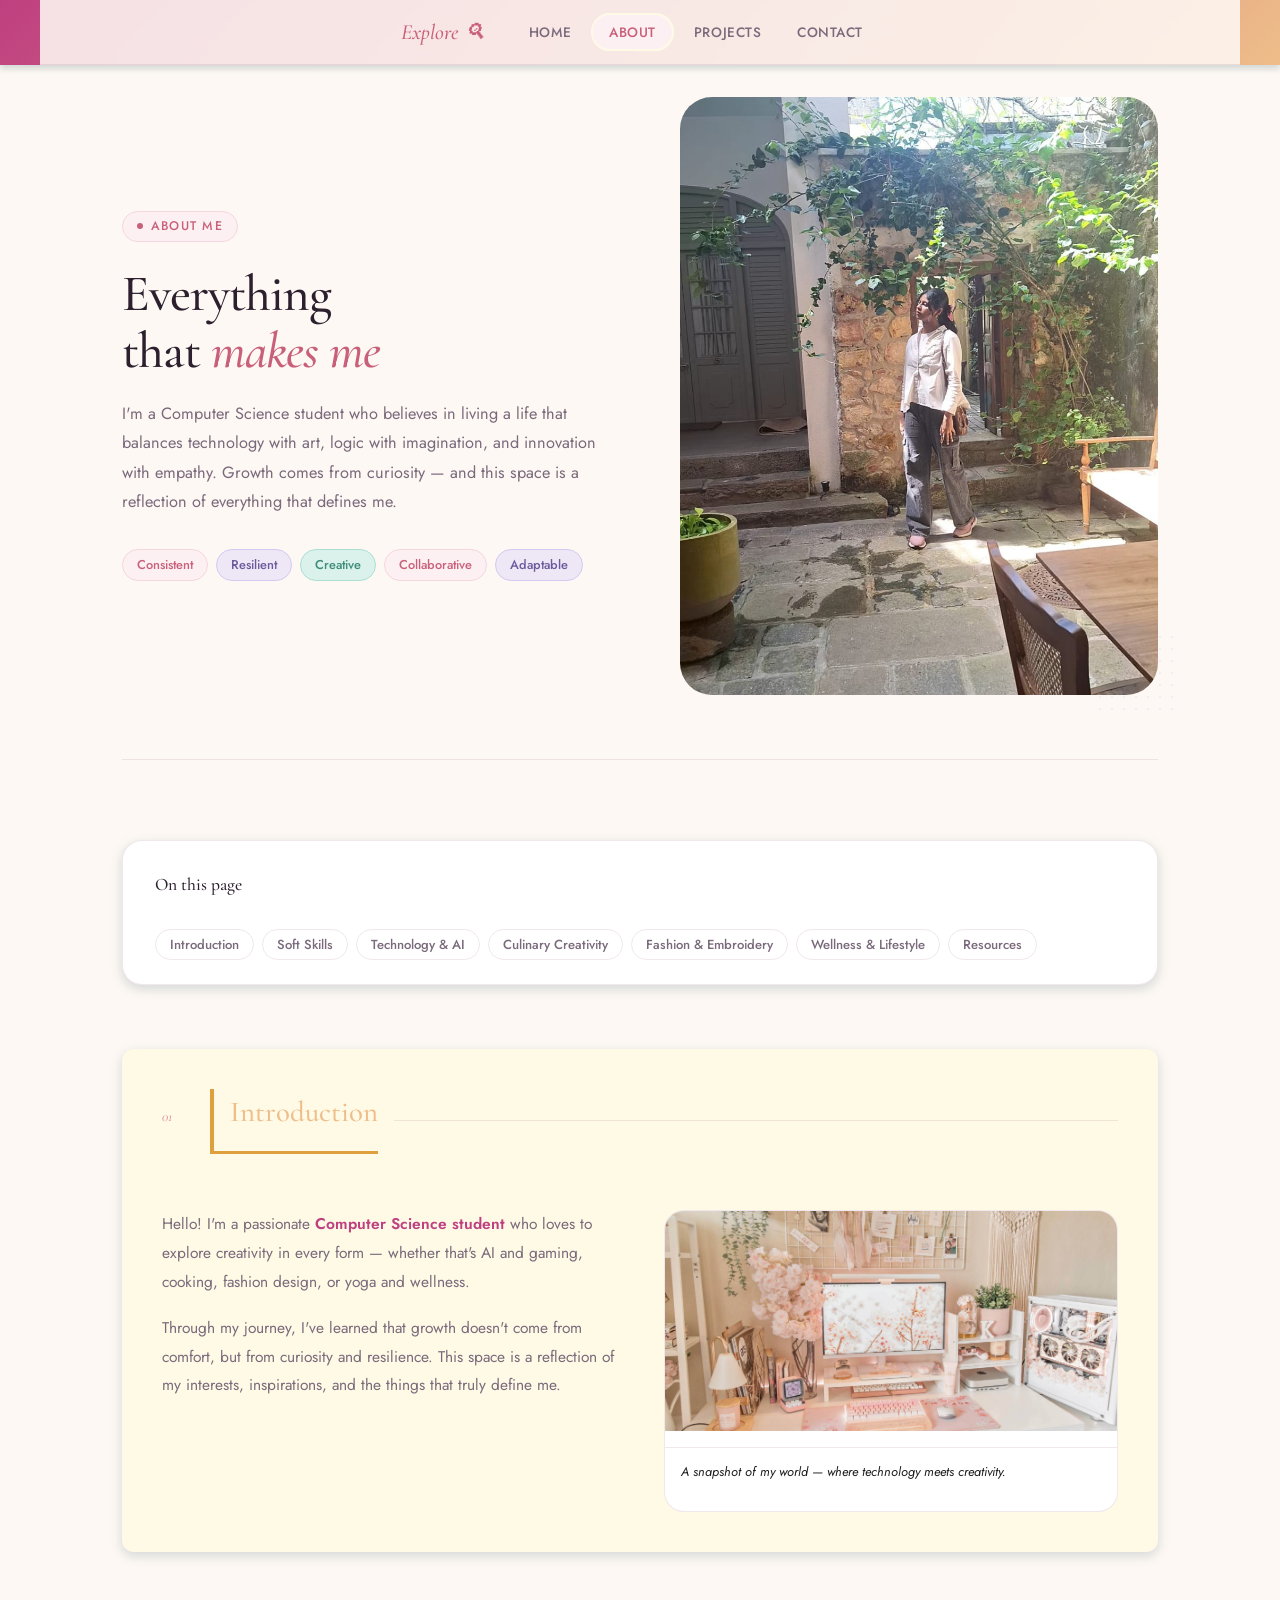
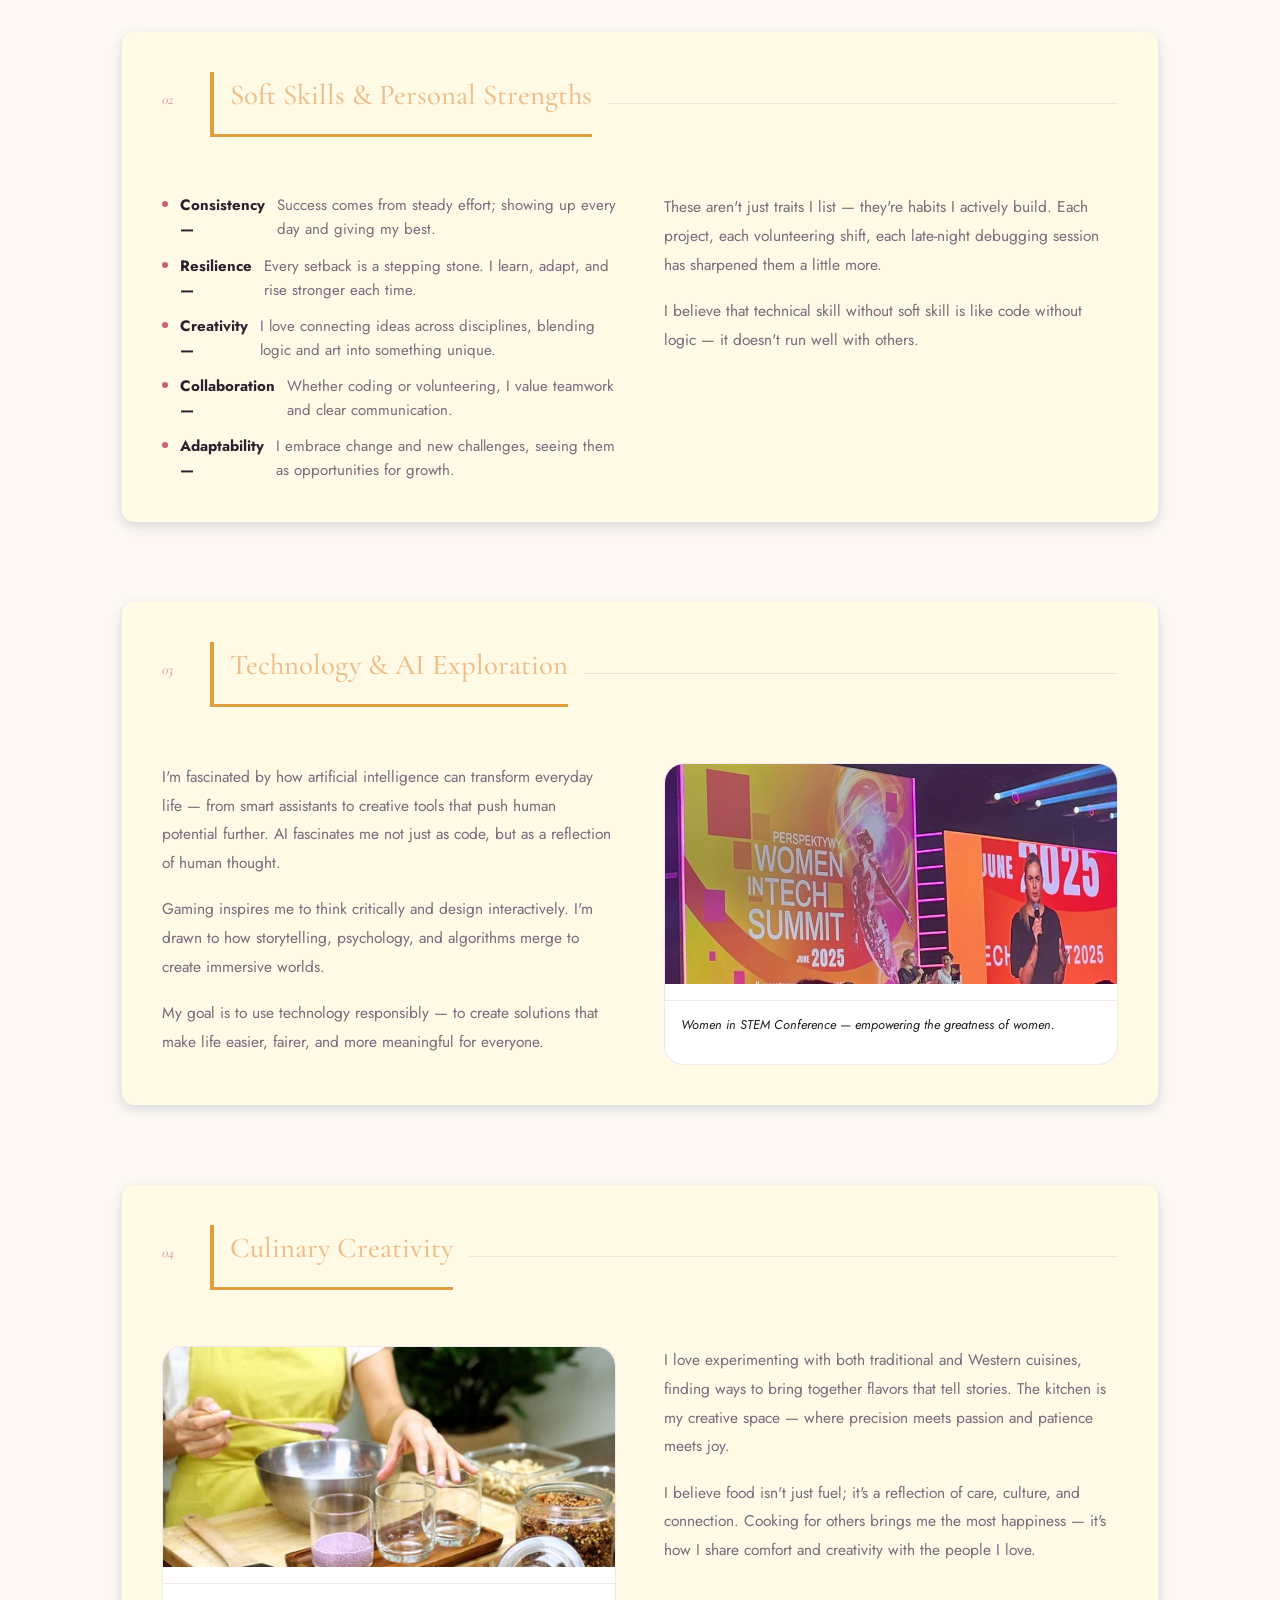
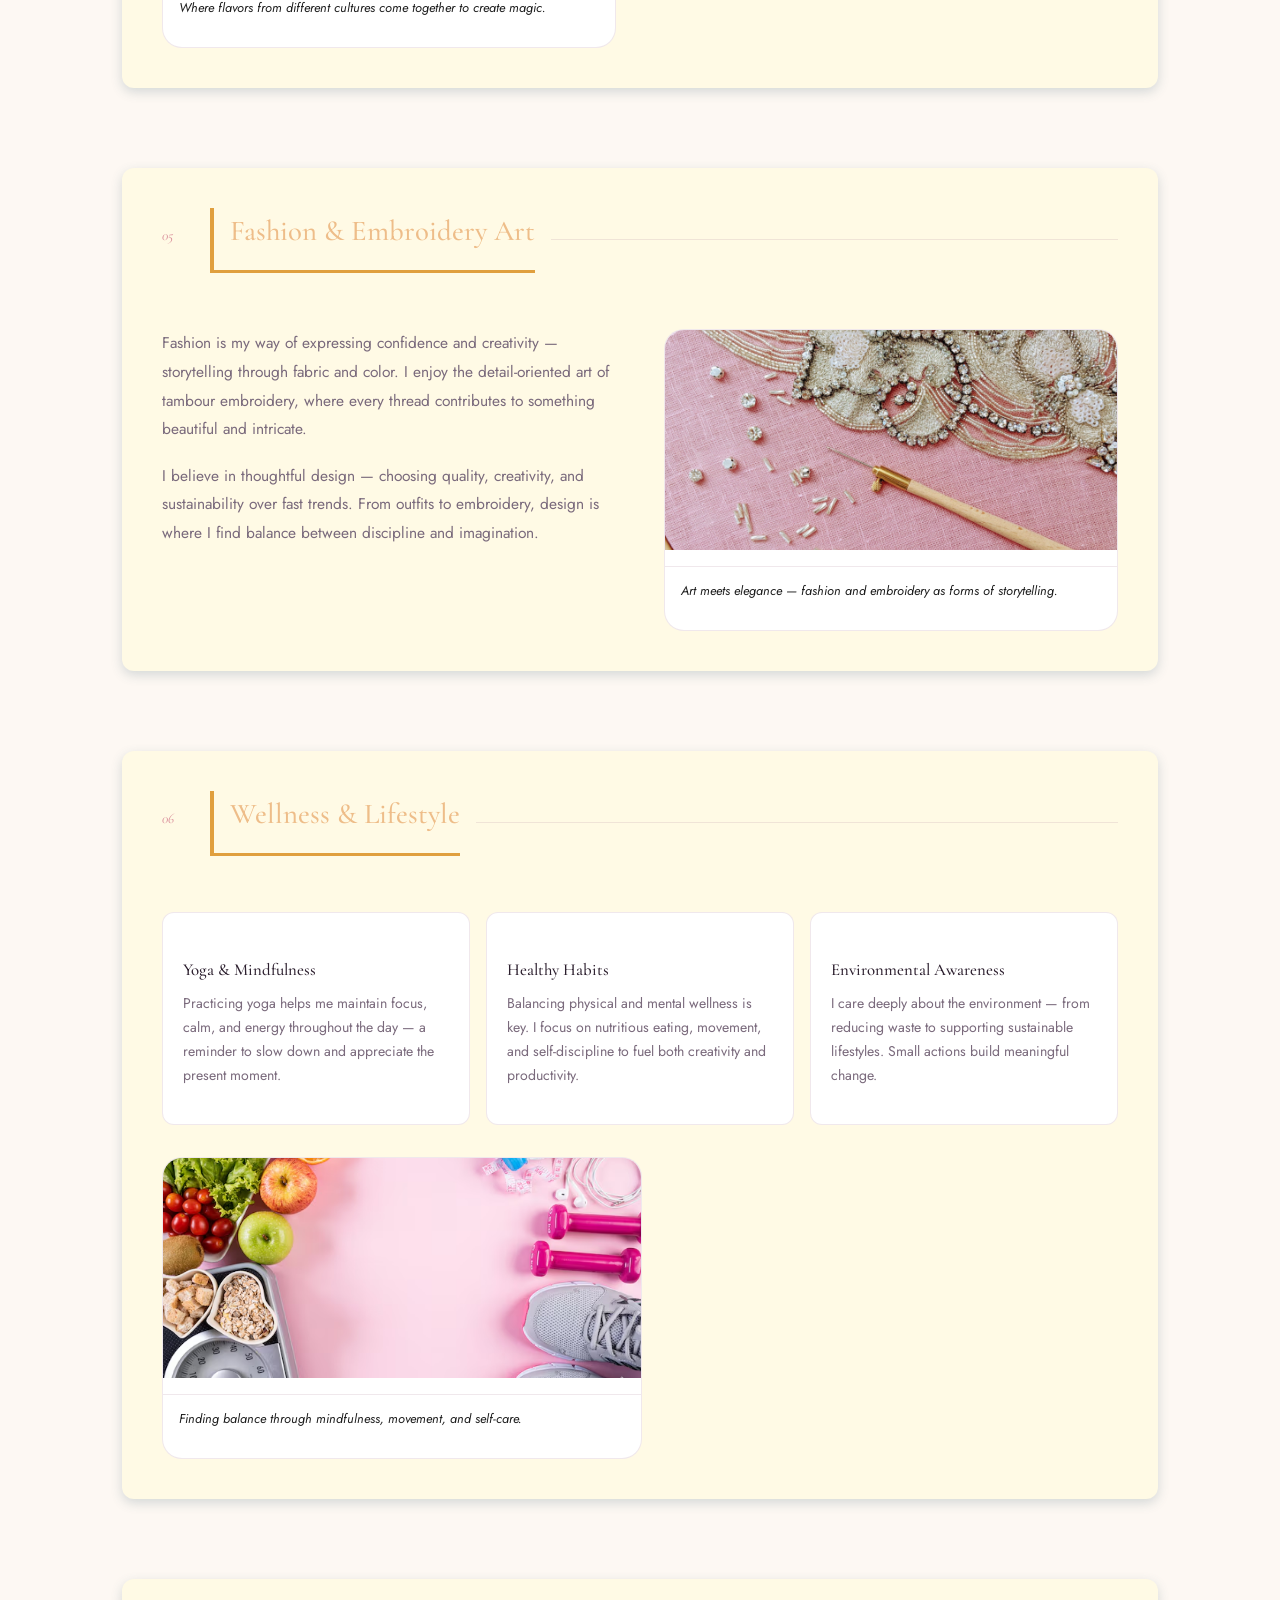
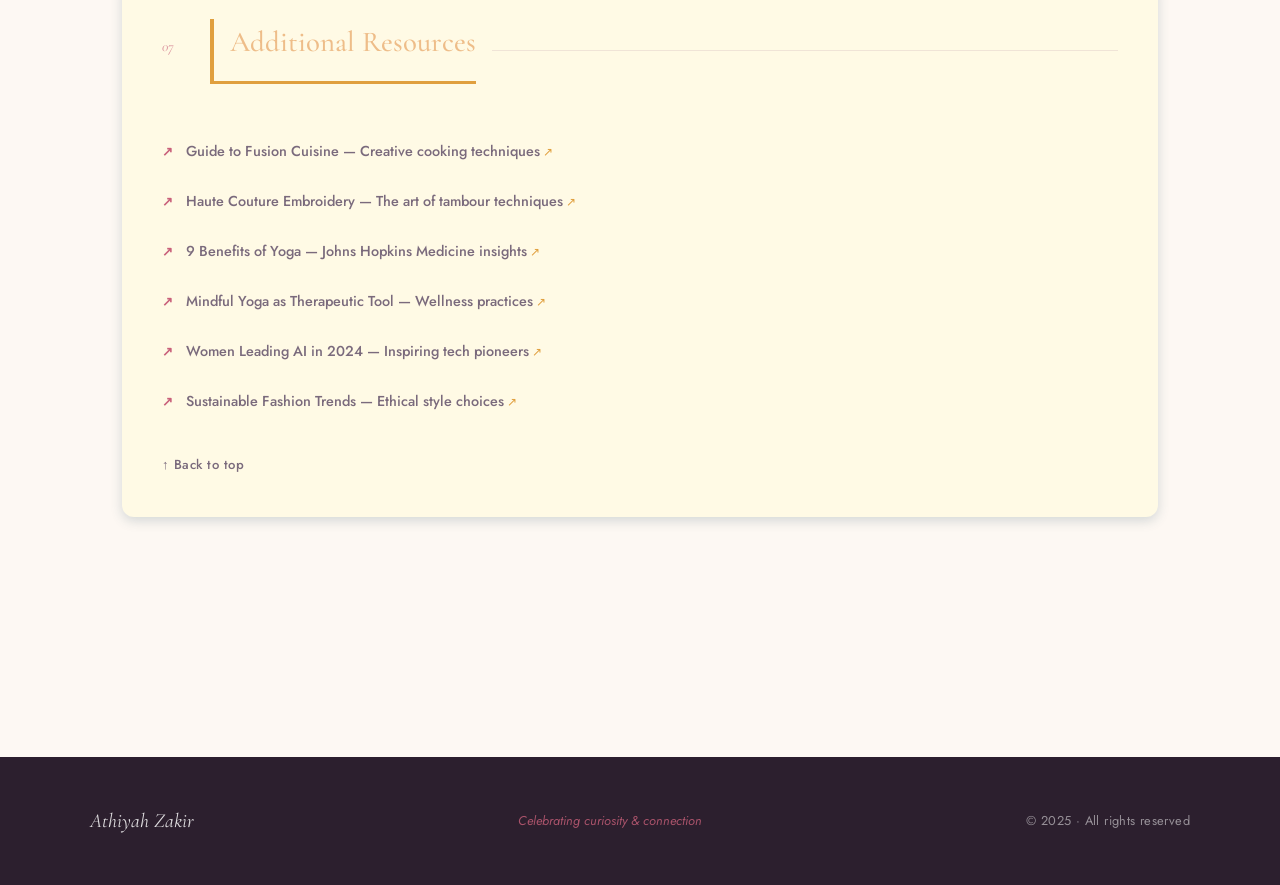
==== commit af0d0a2e: "Add files via upload" ====
--- a/about.html
+++ b/about.html
@@ -13,13 +13,16 @@
   <header>
     <nav class="site-nav">
       <div class="nav-inner">
-        <a href="index.html" class="nav-logo">Explore </a>
+        <a href="index.html" class="nav-logo">Explore  🔍︎ &emsp;</a>
         <ul class="nav-links">
           <li><a href="index.html">Home</a></li>
           <li><a href="about.html" class="active">About</a></li>
           <li><a href="blog.html">Projects</a></li>
           <li><a href="contact.html">Contact</a></li>
         </ul>
+        <button class="nav-toggle" id="navToggle" aria-label="Toggle menu" aria-expanded="false">
+          <span></span><span></span><span></span>
+        </button>
       </div>
     </nav>
   </header>
@@ -280,5 +283,23 @@
     </div>
   </footer>
 
+  <script>
+  (function () {
+    const toggle = document.getElementById('navToggle');
+    const links  = document.querySelector('.nav-links');
+    toggle.addEventListener('click', function () {
+      const open = links.classList.toggle('open');
+      toggle.classList.toggle('open', open);
+      toggle.setAttribute('aria-expanded', open);
+    });
+    links.querySelectorAll('a').forEach(function (a) {
+      a.addEventListener('click', function () {
+        links.classList.remove('open');
+        toggle.classList.remove('open');
+        toggle.setAttribute('aria-expanded', false);
+      });
+    });
+  })();
+</script>
 </body>
 </html>
--- a/css/about.css
+++ b/css/about.css
@@ -491,8 +491,68 @@
 .strength-pills { animation: fadeUp 0.55s ease both 0.4s; }
 .about-image-wrap { animation: fadeUp 0.65s ease both 0.15s; }
 
+/* ── NAV MOBILE HAMBURGER ──────────────────────────────── */
+.nav-toggle {
+  display: none;
+  flex-direction: column;
+  justify-content: center;
+  gap: 5px;
+  width: 36px;
+  height: 36px;
+  background: none;
+  border: none;
+  cursor: pointer;
+  padding: 4px;
+  border-radius: 12px;
+  transition: background 0.2s;
+  flex-shrink: 0;
+}
+
+.nav-toggle:hover { background: var(--rose-pale); }
+
+.nav-toggle span {
+  display: block;
+  width: 22px;
+  height: 1.5px;
+  background: var(--ink);
+  border-radius: 2px;
+  transition: transform 0.3s ease, opacity 0.3s ease;
+}
+
+.nav-toggle.open span:nth-child(1) { transform: translateY(6.5px) rotate(45deg); }
+.nav-toggle.open span:nth-child(2) { opacity: 0; }
+.nav-toggle.open span:nth-child(3) { transform: translateY(-6.5px) rotate(-45deg); }
+
 /* ── RESPONSIVE ────────────────────────────────────────── */
 @media (max-width: 860px) {
+
+  .nav-toggle { display: flex; }
+
+  .nav-links {
+    display: none;
+    position: absolute;
+    top: 64px;
+    left: 0; right: 0;
+    background: rgba(253, 248, 243, 0.98);
+    backdrop-filter: blur(12px);
+    border-bottom: 1px solid var(--border);
+    flex-direction: column;
+    align-items: stretch;
+    gap: 0;
+    padding: 0.75rem 1.25rem 1rem;
+    z-index: 99;
+  }
+
+  .nav-links.open { display: flex; }
+
+  .nav-links a {
+  padding: 0.1rem 0.85rem;
+  font-size: 0.78rem;
+  border-radius: 999px;
+}
+
+  .site-nav { padding: 0 1.25rem; position: relative; }
+
   .about-hero {
     grid-template-columns: 1fr;
     gap: 3rem;
@@ -506,6 +566,7 @@
   }
 
   .wellness-grid { grid-template-columns: 1fr 1fr; }
+
 }
 
 @media (max-width: 600px) {
@@ -516,11 +577,38 @@
   .wellness-grid { grid-template-columns: 1fr; }
   .footer-inner { flex-direction: column; text-align: center; }
   .nav-links a { padding: 0.4rem 0.7rem; font-size: 0.78rem; }
+
+  .nav-toggle { display: flex; }
+
+.nav-links {
+  display: none;
+  position: absolute;
+  top: 64px; /* just one nav bar on these pages */
+  left: 0; right: 0;
+  background: rgba(253, 248, 243, 0.98);
+  backdrop-filter: blur(12px);
+  border-bottom: 1px solid var(--border);
+  flex-direction: column;
+  align-items: stretch;
+  gap: 0;
+  padding: 0.75rem 1.25rem 1rem;
+  z-index: 99;
+}
+.about-image-wrap { display: none; }
+
+.nav-links.open { display: flex; }
+
+.nav-links a {
+  padding: 0.1rem 0.85rem;
+  font-size: 0.78rem;
+  border-radius: 999px;
+}
+
+.site-nav { padding: 0 1.25rem; position: relative; }
 }
 
 /* ── Focus accessibility ───────────────────────────────── */
-a:focus-visible, button:focus-visible {
-  outline: 2px solid var(--rose);
-  outline-offset: 3px;
-  border-radius: 4px;
-}
+a:focus:not(:focus-visible),
+button:focus:not(:focus-visible) {
+  outline: none;
+}
